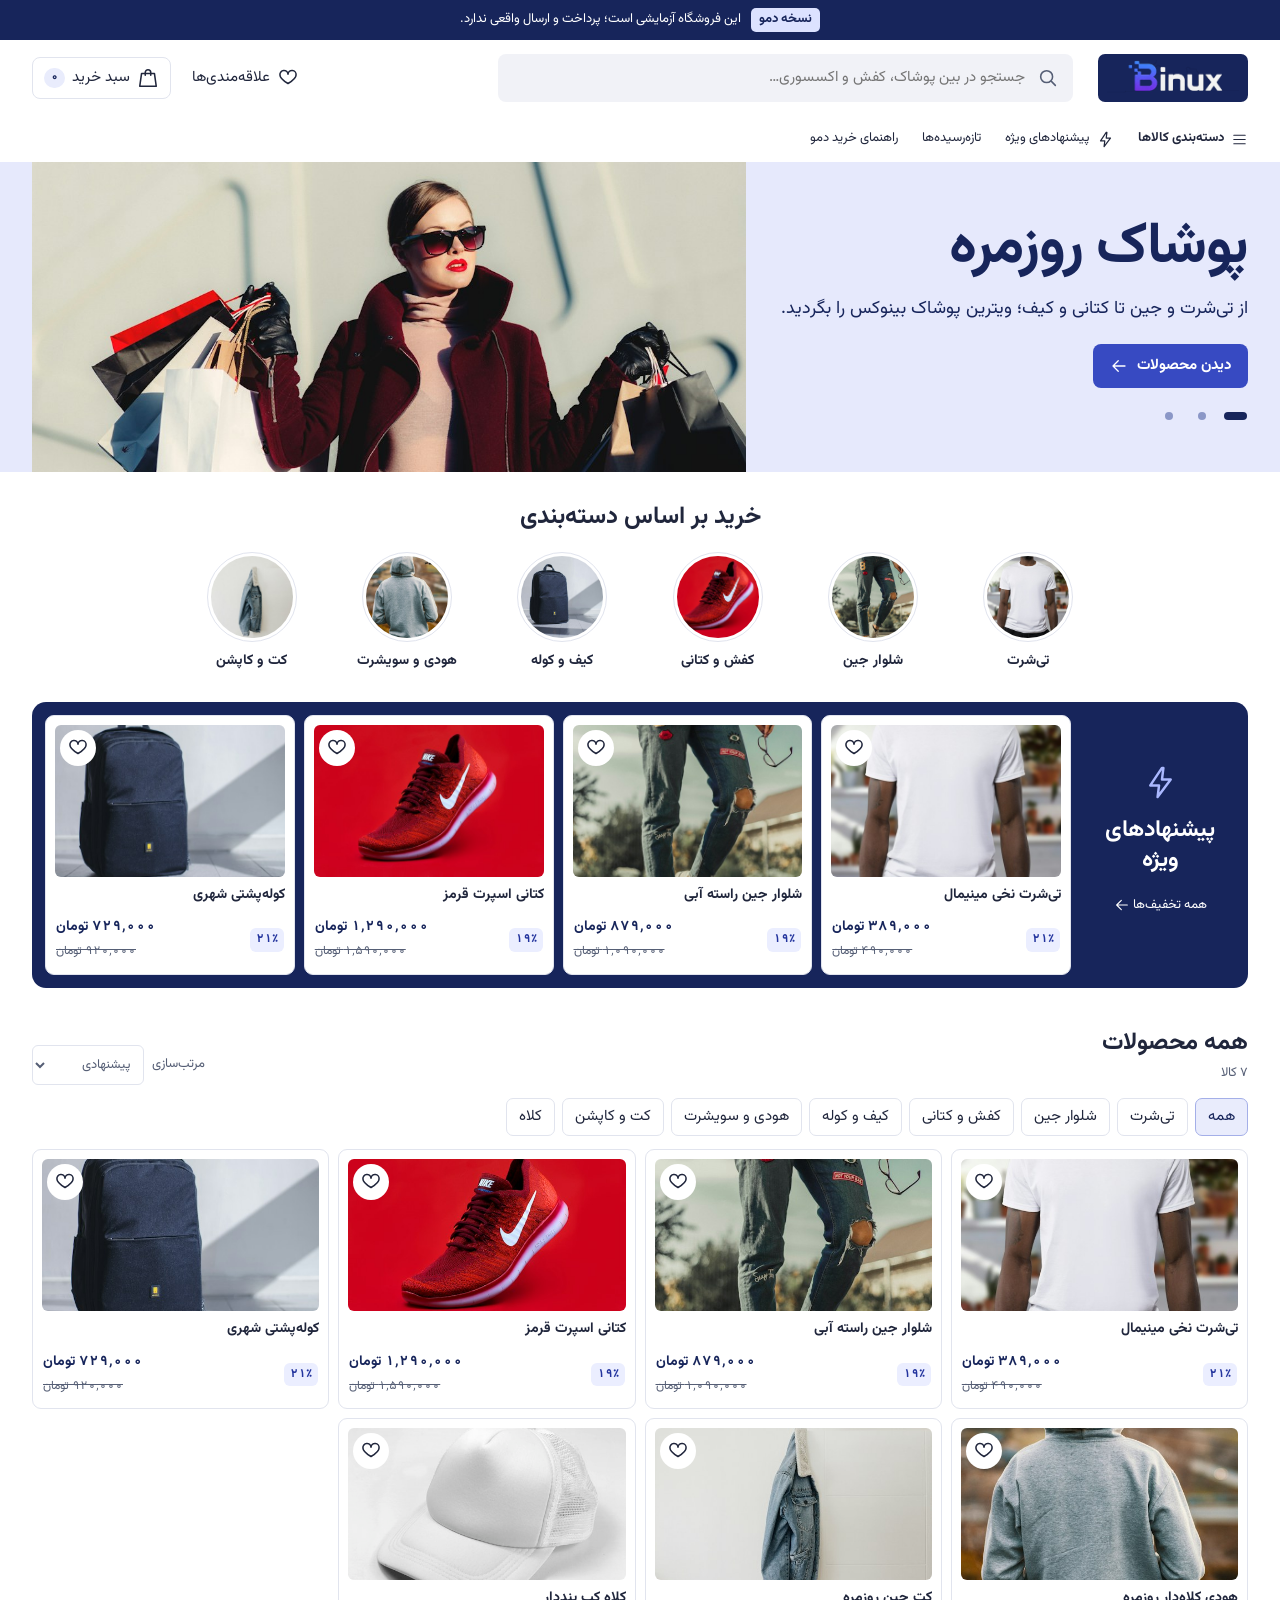
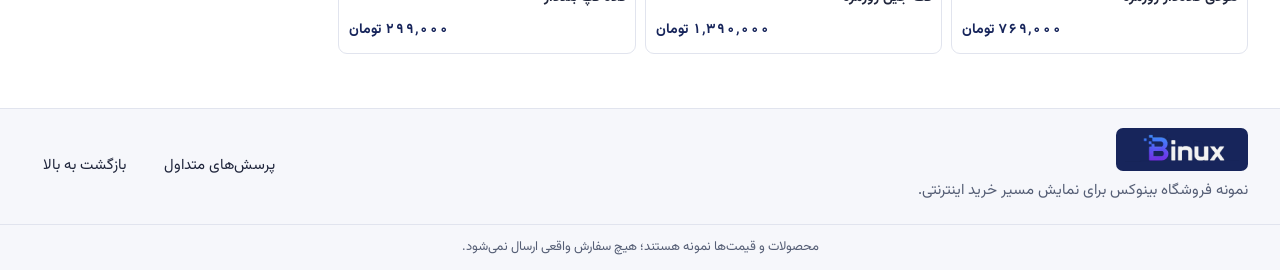
==== public/index.html @ 5bacc79d "Import Binux shop demo" ====
<!doctype html>
<html lang="fa" dir="rtl"><head><meta charset="utf-8"><meta name="viewport" content="width=device-width,initial-scale=1"><meta name="robots" content="noindex,nofollow"><meta name="theme-color" content="#17255b"><title>فروشگاه بینوکس | نسخه دمو</title><link rel="icon" href="assets/binux.png"><link rel="stylesheet" href="shop.css"><link rel="stylesheet" href="brand.css"><script src="shop.js" defer></script></head>
<body><svg class="sprite" xmlns="http://www.w3.org/2000/svg"><defs>
<symbol id="search" viewBox="0 0 24 24"><circle cx="10.5" cy="10.5" r="6.5"/><path d="m16 16 4 4"/></symbol><symbol id="bag" viewBox="0 0 24 24"><path d="M5 7h14l2 14H3L5 7Zm4 2V6a3 3 0 0 1 6 0v3"/></symbol><symbol id="heart" viewBox="0 0 24 24"><path d="M20.8 8.6c0 4-8.8 9.4-8.8 9.4S3.2 12.6 3.2 8.6A4.4 4.4 0 0 1 12 7.8a4.4 4.4 0 0 1 8.8.8Z"/></symbol><symbol id="menu" viewBox="0 0 24 24"><path d="M4 6h16M4 12h16M4 18h16"/></symbol><symbol id="arrow" viewBox="0 0 24 24"><path d="M20 12H4m7-7-7 7 7 7"/></symbol><symbol id="plus" viewBox="0 0 24 24"><path d="M5 12h14m-7-7v14"/></symbol><symbol id="close" viewBox="0 0 24 24"><path d="m6 6 12 12m0-12L6 18"/></symbol><symbol id="check" viewBox="0 0 24 24"><path d="m5 12 4 4L19 6"/></symbol><symbol id="bolt" viewBox="0 0 24 24"><path d="m13 2-8 12h6l-1 8 9-12h-6l1-8z"/></symbol>
</defs></svg>
<div class="announcement"><b>نسخه دمو</b><span>این فروشگاه آزمایشی است؛ پرداخت و ارسال واقعی ندارد.</span></div>
<header><div class="shell head"><a class="brand" href="./" aria-label="خانه فروشگاه بینوکس"><img src="assets/binux.png" alt="بینوکس"></a><form class="search" id="search-form" role="search"><svg><use href="#search"/></svg><input id="query" type="search" placeholder="جستجو در بین پوشاک، کفش و اکسسوری…" aria-label="جستجوی محصولات"></form><div class="actions"><button class="control" data-act="favorites"><svg><use href="#heart"/></svg><span>علاقه‌مندی‌ها</span></button><button class="control cart-control" data-act="cart" aria-label="سبد خرید"><svg><use href="#bag"/></svg><span>سبد خرید</span><b id="count">۰</b></button></div></div>
<nav class="shell nav" aria-label="منوی فروشگاه"><details><summary><svg><use href="#menu"/></svg> دسته‌بندی کالاها</summary><div id="menu-items" class="menu-items"></div></details><a href="#offers"><svg><use href="#bolt"/></svg> پیشنهادهای ویژه</a><button data-cat="all" data-sort="new">تازه‌رسیده‌ها</button><button data-act="help">راهنمای خرید دمو</button></nav></header>
<main><section class="hero" id="hero" aria-label="ویترین فروشگاه"><div class="shell hero-inner"><div class="hero-copy"><h1 id="hero-title">پوشاک روزمره</h1><p id="hero-desc">از تی‌شرت و جین تا کتانی و کیف؛ ویترین پوشاک بینوکس را بگردید.</p><button class="primary" id="hero-link" data-cat="all">دیدن محصولات <svg><use href="#arrow"/></svg></button><div class="dots" id="dots" aria-label="اسلایدها"></div></div><img id="hero-image" src="assets/hero.jpg" alt="ویترین پوشاک" fetchpriority="high"></div></section>
<div class="shell"><section class="categories" aria-labelledby="cat-title"><h2 id="cat-title">خرید بر اساس دسته‌بندی</h2><div class="cat-grid" id="categories"></div></section>
<section class="offers" id="offers" aria-labelledby="offer-title"><div class="offer-heading"><svg><use href="#bolt"/></svg><h2 id="offer-title">پیشنهادهای ویژه</h2><button data-cat="all" data-sort="deals">همه تخفیف‌ها <svg><use href="#arrow"/></svg></button></div><div class="offer-grid" id="offer-grid"></div></section>
<section class="catalog" id="catalog" aria-labelledby="catalog-title"><div class="catalog-head"><div><h2 id="catalog-title">همه محصولات</h2><p id="results" role="status"></p></div><label>مرتب‌سازی <select id="sort"><option value="default">پیشنهادی</option><option value="new">تازه‌ترین</option><option value="cheap">ارزان‌ترین</option><option value="high">گران‌ترین</option><option value="deals">فقط تخفیف‌دار</option></select></label></div><div class="filters" id="filters"></div><div class="product-grid" id="products"></div></section></div></main>
<footer><div class="shell footer"><div><img src="assets/binux.png" alt="بینوکس"><p>نمونه فروشگاه بینوکس برای نمایش مسیر خرید اینترنتی.</p></div><button class="control" data-act="help">پرسش‌های متداول</button><a href="#" class="control">بازگشت به بالا</a></div><div class="footer-end">محصولات و قیمت‌ها نمونه هستند؛ هیچ سفارش واقعی ارسال نمی‌شود.</div></footer>
<dialog id="panel" aria-labelledby="panel-title"><div class="panel-head"><h2 id="panel-title"></h2><button class="icon" data-act="close" aria-label="بستن"><svg><use href="#close"/></svg></button></div><div id="panel-body"></div></dialog><div class="toast" id="toast" role="status" aria-live="polite"></div><noscript>برای استفاده از سبد خرید و فیلترها، جاوااسکریپت را فعال کنید.</noscript></body></html>
---- public/shop.css ----
@font-face{font-family:Vazir;src:url(assets/Vazirmatn-Regular.ttf) format('truetype');font-display:swap}@font-face{font-family:Vazir;src:url(assets/Vazirmatn-Bold.ttf) format('truetype');font-weight:700;font-display:swap}
:root{--navy:#17255b;--accent:#374ac2;--ink:#20263c;--soft:#e9ecfc;--line:#e1e4ee;--muted:#555e75;--paper:#f6f7fb;--white:#fff}*{box-sizing:border-box}html{scroll-padding-top:16px;accent-color:var(--accent)}body{margin:0;background:#fff;color:var(--ink);font:15px/1.65 Vazir,Tahoma,sans-serif}::selection{color:var(--navy);background:#cfd6ff}:focus-visible{outline:2px solid #6477ff;outline-offset:3px}a{text-decoration:none;color:inherit}button,input,select{font:inherit;color:inherit}button,summary,select{cursor:pointer}button{border:0;background:none;padding:0}button:disabled{opacity:.5;cursor:not-allowed}img{display:block;max-width:100%}h1,h2,h3,p{margin:0}svg{width:22px;height:22px;fill:none;stroke:currentColor;stroke-width:1.7;stroke-linecap:round;stroke-linejoin:round;flex:none}.sprite{position:absolute;width:0;height:0}.shell{max-width:1376px;margin-inline:auto;padding-inline:32px}.announcement{min-height:40px;padding:5px 12px;background:var(--navy);color:white;display:flex;align-items:center;justify-content:center;gap:10px;font-size:13px}.announcement b{padding:1px 8px;border-radius:5px;background:#dce2ff;color:var(--navy);white-space:nowrap}.head{display:flex;align-items:center;gap:25px;min-height:76px}.brand{flex:none}.brand img,.footer img{width:132px;height:auto}.search{display:flex;align-items:center;gap:12px;background:#f1f2f7;border-radius:8px;padding:0 14px;width:min(100%,575px);color:var(--muted)}.search input{background:none;border:0;min-width:0;flex:1;padding:12px 0;caret-color:var(--accent)}.actions{margin-inline-start:auto;display:flex;align-items:center;gap:10px}.control,.icon{display:inline-flex;align-items:center;justify-content:center;gap:7px;white-space:nowrap;padding:7px 11px;border-radius:8px;min-height:42px}.control:hover,.icon:hover{background:var(--soft)}.cart-control{border:1px solid var(--line)}#count{font-size:12px;background:var(--soft);color:var(--navy);border-radius:50px;min-width:21px;text-align:center}.nav{display:flex;align-items:center;gap:24px;min-height:46px;font-size:13px}.nav summary,.nav a{display:flex;align-items:center;gap:7px}.nav svg{width:17px;height:17px}.nav details{position:relative;font-weight:700}.nav summary{list-style:none}.nav summary::-webkit-details-marker{display:none}.menu-items{background:white;border:1px solid var(--line);padding:7px;border-radius:8px;min-width:155px;position:absolute;z-index:3;inset-block-start:28px;box-shadow:0 8px 24px #17255b22}.menu-items button{display:block;text-align:start;width:100%;padding:7px 10px}.menu-items button:hover{background:var(--soft)}
.hero{background:#e6e9fc;color:var(--navy);overflow:hidden}.hero-inner{display:grid;grid-template-columns:.95fr 1.35fr;min-height:310px;align-items:stretch}.hero-copy{align-self:center;padding:30px 0 22px 20px}.hero h1{font-size:clamp(30px,4.5vw,64px);line-height:1.15;letter-spacing:-.025em;text-wrap:balance}.hero p{margin:14px 0 19px;font-size:clamp(14px,1.4vw,18px)}.hero img{width:100%;height:310px;object-fit:cover;object-position:center 49%}.hero img.slide{animation:appear .32s ease-out}@keyframes appear{from{opacity:.55}to{opacity:1}}.primary{display:inline-flex;align-items:center;justify-content:center;gap:9px;padding:10px 17px;min-height:44px;background:var(--accent);color:white;font-weight:700;border-radius:8px}.primary:hover:not(:disabled){background:var(--navy)}.primary svg{width:18px;height:18px}.dots{display:flex;gap:7px;margin-top:16px}.dots button{width:26px;height:23px;display:grid;place-items:center}.dots button::after{content:'';width:8px;height:8px;border-radius:8px;background:#8b97c7}.dots [aria-pressed=true]::after{width:23px;background:var(--navy)}
.categories{padding-block:26px 29px;text-align:center}.categories h2,.catalog h2{font-size:24px}.cat-grid{max-width:920px;margin:13px auto 0;display:grid;grid-template-columns:repeat(6,minmax(0,1fr));gap:12px}.cat-item{display:grid;justify-items:center;gap:7px;font-size:14px;font-weight:700}.cat-item img{width:82px;height:82px;border-radius:50%;object-fit:cover;outline:1px solid var(--line);outline-offset:3px;margin:5px}.cat-item:hover img,.cat-item[aria-pressed=true] img{outline:2px solid var(--accent)}.offers{display:grid;grid-template-columns:150px 1fr;gap:14px;padding:13px;background:var(--navy);border-radius:14px;color:white}.offer-heading{align-self:center;text-align:center;padding:10px}.offer-heading>svg{width:35px;height:35px;color:#aab8ff}.offer-heading h2{font-size:23px;line-height:1.3;margin-block:6px 11px}.offer-heading button{display:inline-flex;align-items:center;justify-content:center;gap:3px;font-size:13px;min-height:38px}.offer-heading button svg{width:16px}.offer-grid,.product-grid{display:grid;grid-template-columns:repeat(4,minmax(0,1fr));gap:9px}.product{min-width:0;background:white;color:var(--ink);border-radius:9px;border:1px solid var(--line);overflow:hidden;position:relative;display:flex;flex-direction:column}.product-main{text-align:start;display:flex;flex:1;flex-direction:column;padding:9px;width:100%;gap:7px}.product-main:hover h3{color:var(--accent)}.product img{width:100%;height:152px;object-fit:cover;border-radius:6px;background:var(--paper)}.product h3{font-size:14px;font-weight:700}.favorite{position:absolute;inset-inline-end:14px;inset-block-start:14px;background:white;border-radius:50%;min-width:36px;min-height:36px;padding:6px}.favorite[aria-pressed=true]{color:var(--accent)}.favorite[aria-pressed=true] svg{fill:#c7ceff}.prices{margin-top:auto;padding:0 10px 10px;display:flex;align-items:center;gap:6px;font-variant-numeric:tabular-nums}.prices>div{margin-inline-start:auto;text-align:end}.price{display:block;font-size:14px;font-weight:700;color:var(--navy);white-space:nowrap}.prices s{color:var(--muted);font-size:12px}.discount{background:#ebeeff;color:#23349e;border-radius:6px;padding:2px 6px;font-size:12px;font-weight:700;white-space:nowrap}.catalog{padding-block:36px 54px}.catalog-head{display:flex;align-items:end;justify-content:space-between;gap:8px}.catalog-head p,.catalog-head label{color:var(--muted);font-size:13px}.catalog-head label{display:flex;align-items:center;gap:8px}.catalog select{background:white;border:1px solid var(--line);padding:8px;border-radius:6px;max-width:145px}.filters{display:flex;flex-wrap:wrap;gap:7px;margin:13px 0}.chip{padding:6px 12px;min-height:36px;border:1px solid var(--line);border-radius:7px}.chip:hover,.chip[aria-pressed=true]{background:var(--soft);border-color:#a4afe8;color:var(--navy)}.empty{grid-column:1/-1;padding:28px 14px;text-align:center;background:var(--paper);border-radius:10px}.empty p{margin:5px 0 13px}footer{background:var(--paper);border-top:1px solid var(--line)}.footer{display:flex;align-items:center;gap:16px;min-height:115px}.footer div{margin-inline-end:auto}.footer p{margin-top:8px;color:var(--muted)}.footer-end{text-align:center;padding:12px;border-top:1px solid var(--line);color:var(--muted);font-size:13px}
#panel{width:min(94%,540px);max-height:89vh;overscroll-behavior:contain;border:1px solid var(--line);border-radius:13px;color:var(--ink);padding:0;box-shadow:0 16px 65px #10204840}#panel::backdrop{background:#131c40a0}body:has(#panel[open]){overflow:hidden}.panel-head{display:flex;justify-content:space-between;align-items:center;gap:10px;border-bottom:1px solid var(--line);padding:12px 18px}.panel-head h2{font-size:20px}#panel-body{padding:18px}.detail{display:grid;grid-template-columns:.85fr 1fr;gap:15px}.detail img{width:100%;height:210px;object-fit:cover;border-radius:8px}.detail p{color:var(--muted);margin:5px 0 10px}.detail label{display:block;margin-block:10px}.detail select{display:block;width:100%;background:white;border:1px solid var(--line);padding:6px;border-radius:6px}.notice{padding:10px 12px;background:var(--soft);color:var(--navy);border-radius:8px;margin-block:10px}.line-item{display:grid;grid-template-columns:62px 1fr;gap:10px;padding:8px 0;border-bottom:1px solid var(--line)}.line-item img{width:62px;height:68px;object-fit:cover;border-radius:7px}.line-item small{color:var(--muted)}.qty{display:flex;align-items:center;gap:9px}.qty button{min-width:36px;min-height:36px;color:var(--accent);font-weight:700}.total{display:flex;justify-content:space-between;gap:10px;padding:15px 0;border-top:1px solid var(--line);margin-top:12px}.row-actions{display:flex;flex-wrap:wrap;gap:8px}.toast{position:fixed;z-index:5;inset:auto 15px 16px auto;max-width:calc(100% - 30px);background:var(--navy);color:white;padding:9px 17px;border-radius:8px;box-shadow:0 6px 20px #17255b35;pointer-events:none}.toast:empty{display:none}#panel-body details{padding:10px 0;border-bottom:1px solid var(--line)}
@media(max-width:860px){.shell{padding-inline:20px}.head{gap:13px}.actions span{display:none}.product-grid{grid-template-columns:repeat(3,minmax(0,1fr))}.offers{grid-template-columns:115px 1fr}.offer-grid{display:flex;overflow:auto;scroll-snap-type:x mandatory}.offer-grid .product{width:155px;flex:none;scroll-snap-align:start}.offer-grid .product img{height:112px}}
@media(max-width:580px){.shell{padding-inline:13px}.announcement{font-size:11px;gap:6px}.head{min-height:auto;padding-block:11px;flex-wrap:wrap;gap:10px}.brand img{width:101px}.actions{order:1}.search{order:2;width:100%}.search input{padding-block:8px;font-size:14px}.nav{gap:14px;min-height:39px;font-size:11px;flex-wrap:wrap;padding-bottom:6px}.nav svg{width:13px;height:13px}.nav a,.nav summary{gap:4px}.hero-inner{grid-template-columns:1fr 1fr;padding:0;min-height:218px}.hero-copy{padding:16px 13px 9px 6px}.hero h1{font-size:27px}.hero p{font-size:12px;line-height:1.5;margin:8px 0 12px}.hero img{height:100%;min-height:218px;object-position:46% center}.hero .primary{font-size:12px;padding:6px 8px;min-height:40px}.hero .primary svg{width:14px}.dots{margin-top:7px}.cat-grid{grid-template-columns:repeat(3,1fr);row-gap:13px}.cat-item img{width:57px;height:57px}.categories h2,.catalog h2{font-size:20px}.offers{grid-template-columns:1fr;gap:4px;padding:9px}.offer-heading{display:flex;align-items:center;justify-content:space-between;gap:7px;padding:0 4px}.offer-heading>svg{width:22px;height:22px}.offer-heading h2{font-size:18px;margin:0;margin-inline-end:auto}.offer-grid .product{width:142px}.catalog{padding-block:24px 36px}.product-grid{grid-template-columns:repeat(2,minmax(0,1fr));gap:7px}.product img{height:127px}.catalog-head label{font-size:0}.catalog select{font-size:12px}.footer{flex-wrap:wrap;padding-block:15px;gap:6px}.footer div{width:100%}.footer p{font-size:13px}.detail{grid-template-columns:1fr}.detail img{height:175px}}@media(prefers-reduced-motion:reduce){*,*::before,*::after{animation:none!important;scroll-behavior:auto!important}}
---- public/brand.css ----
.brand,.footer img{background:var(--navy);border-radius:7px;padding:6px 9px}.announcement,.nav{font-size:13px}@media(max-width:580px){.announcement,.nav{font-size:12px}.nav{gap:10px}}
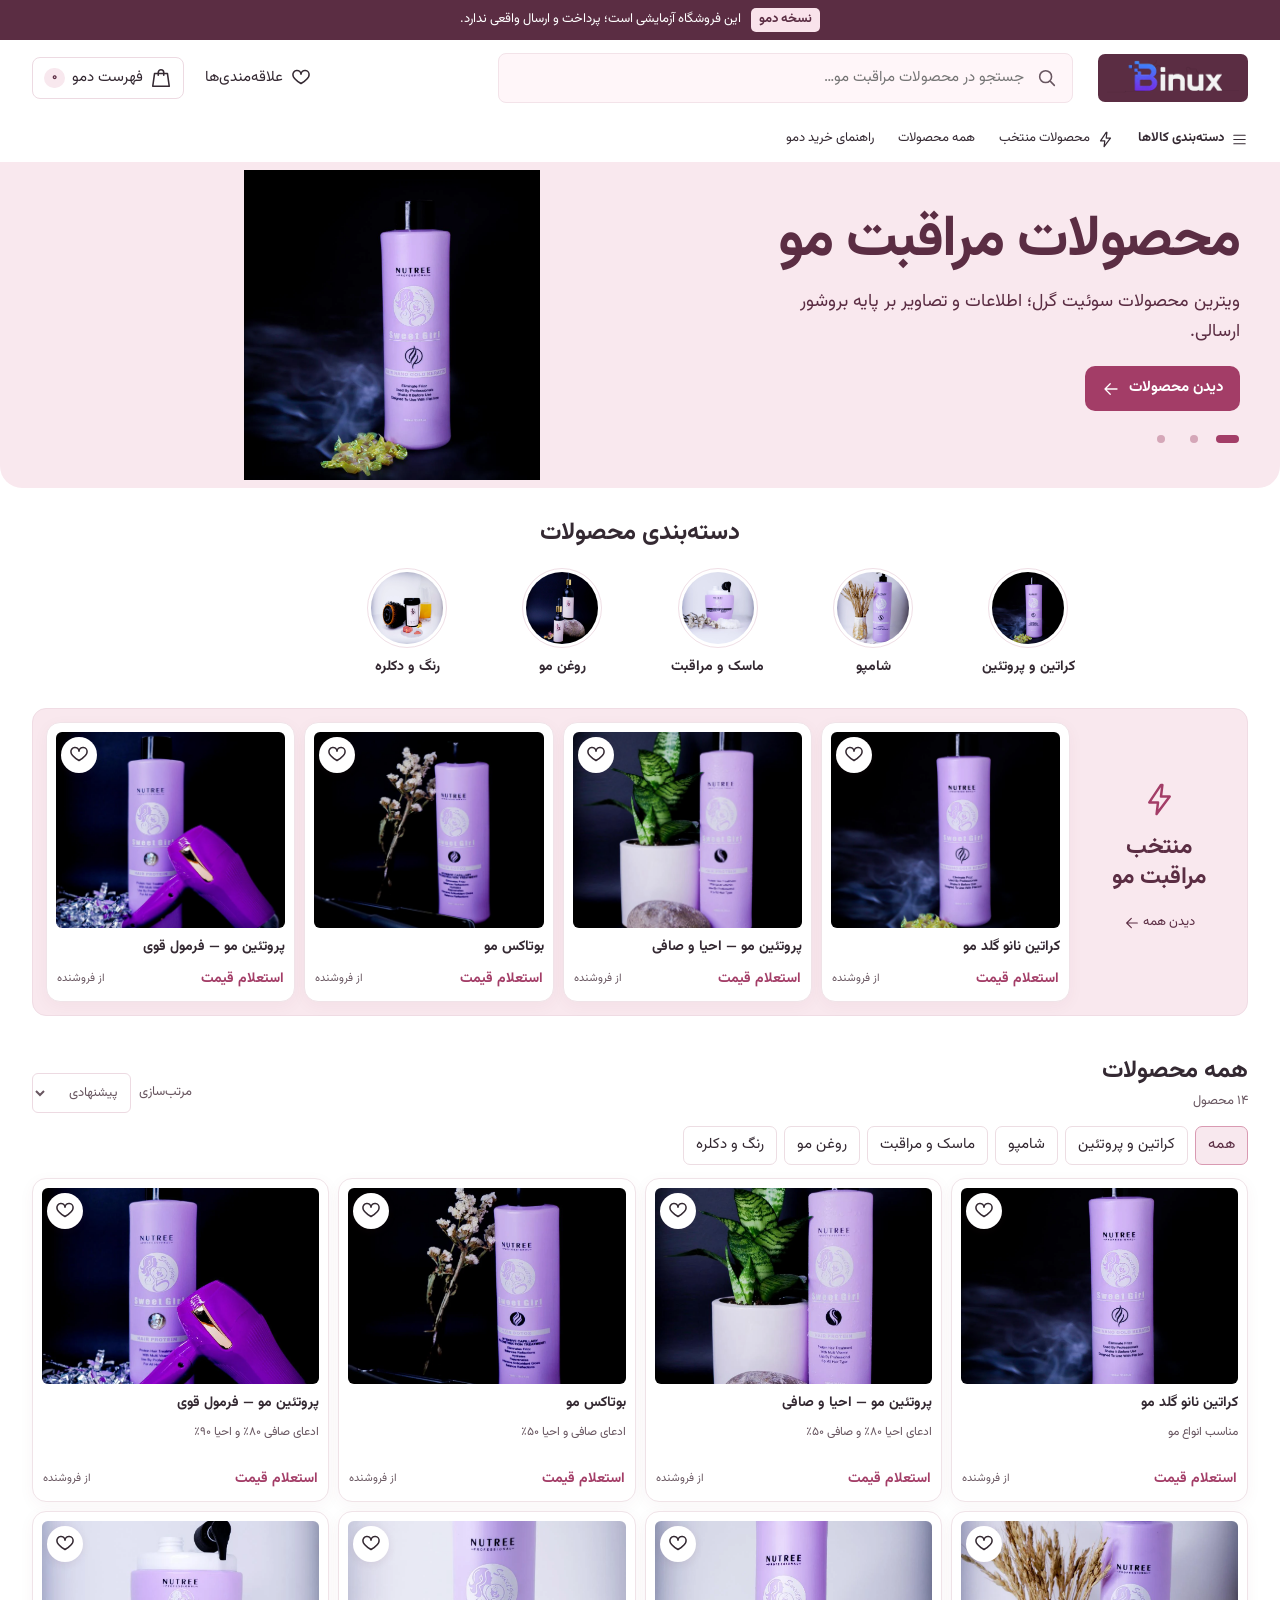
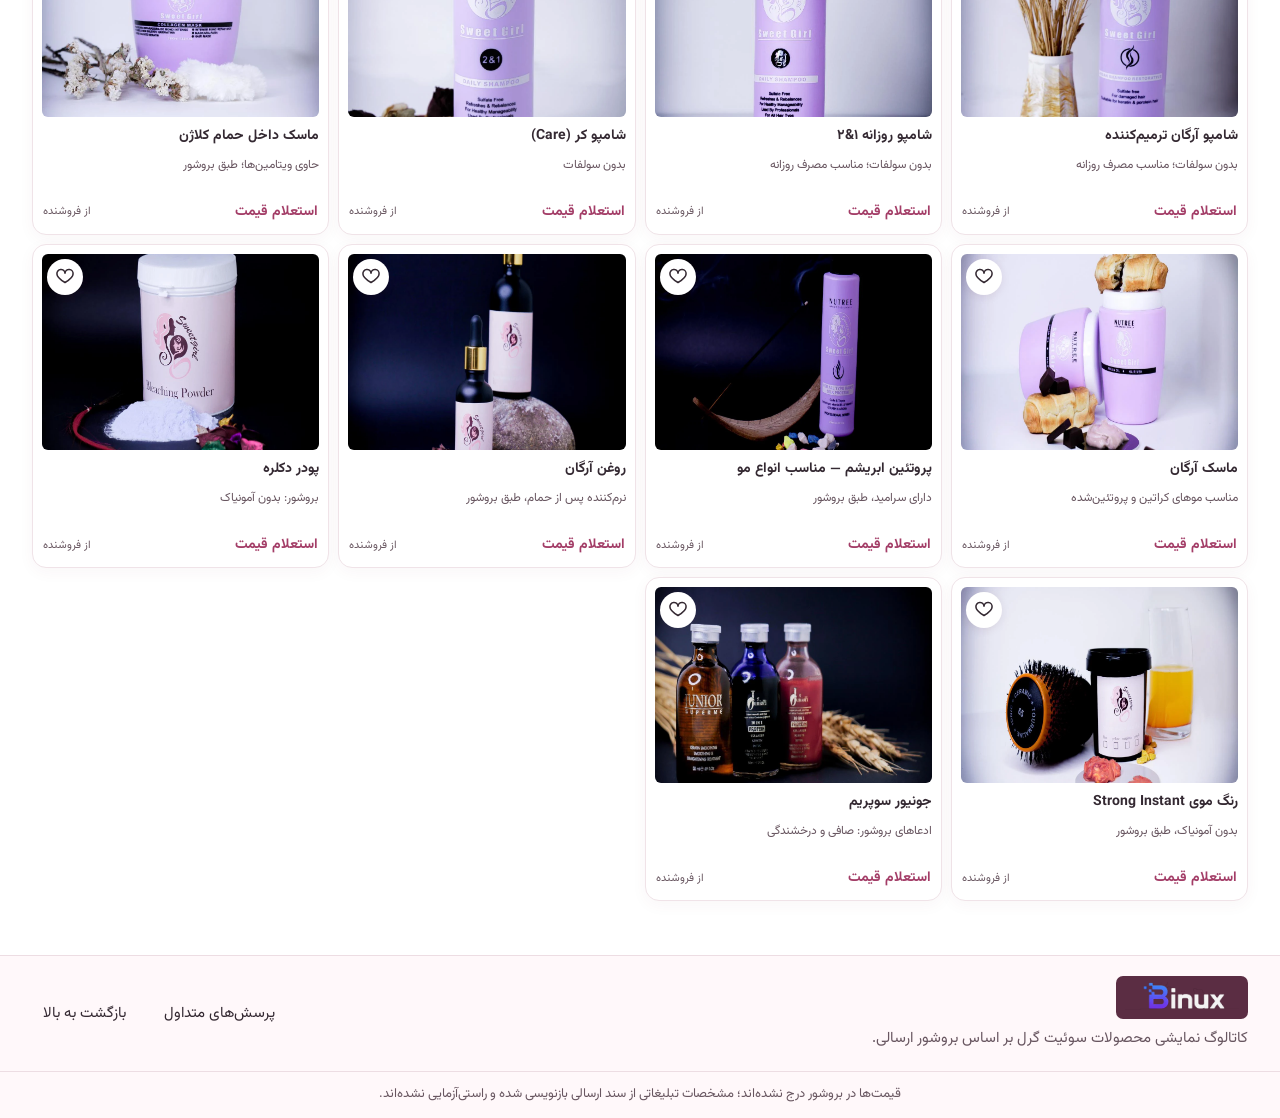
==== commit 9ddc5d1a: "Build hair-care catalog with rose theme" ====
--- a/public/index.html
+++ b/public/index.html
@@ -1,14 +1,14 @@
 <!doctype html>
-<html lang="fa" dir="rtl"><head><meta charset="utf-8"><meta name="viewport" content="width=device-width,initial-scale=1"><meta name="robots" content="noindex,nofollow"><meta name="theme-color" content="#17255b"><title>فروشگاه بینوکس | نسخه دمو</title><link rel="icon" href="assets/binux.png"><link rel="stylesheet" href="shop.css"><link rel="stylesheet" href="brand.css"><script src="shop.js" defer></script></head>
+<html lang="fa" dir="rtl"><head><meta charset="utf-8"><meta name="viewport" content="width=device-width,initial-scale=1"><meta name="robots" content="noindex,nofollow"><meta name="theme-color" content="#17255b"><title>محصولات مراقبت مو سوئیت گرل | کاتالوگ دمو</title><link rel="icon" href="assets/binux.png"><link rel="stylesheet" href="shop.css"><link rel="stylesheet" href="brand.css"><script src="shop.js" defer></script></head>
 <body><svg class="sprite" xmlns="http://www.w3.org/2000/svg"><defs>
 <symbol id="search" viewBox="0 0 24 24"><circle cx="10.5" cy="10.5" r="6.5"/><path d="m16 16 4 4"/></symbol><symbol id="bag" viewBox="0 0 24 24"><path d="M5 7h14l2 14H3L5 7Zm4 2V6a3 3 0 0 1 6 0v3"/></symbol><symbol id="heart" viewBox="0 0 24 24"><path d="M20.8 8.6c0 4-8.8 9.4-8.8 9.4S3.2 12.6 3.2 8.6A4.4 4.4 0 0 1 12 7.8a4.4 4.4 0 0 1 8.8.8Z"/></symbol><symbol id="menu" viewBox="0 0 24 24"><path d="M4 6h16M4 12h16M4 18h16"/></symbol><symbol id="arrow" viewBox="0 0 24 24"><path d="M20 12H4m7-7-7 7 7 7"/></symbol><symbol id="plus" viewBox="0 0 24 24"><path d="M5 12h14m-7-7v14"/></symbol><symbol id="close" viewBox="0 0 24 24"><path d="m6 6 12 12m0-12L6 18"/></symbol><symbol id="check" viewBox="0 0 24 24"><path d="m5 12 4 4L19 6"/></symbol><symbol id="bolt" viewBox="0 0 24 24"><path d="m13 2-8 12h6l-1 8 9-12h-6l1-8z"/></symbol>
 </defs></svg>
 <div class="announcement"><b>نسخه دمو</b><span>این فروشگاه آزمایشی است؛ پرداخت و ارسال واقعی ندارد.</span></div>
-<header><div class="shell head"><a class="brand" href="./" aria-label="خانه فروشگاه بینوکس"><img src="assets/binux.png" alt="بینوکس"></a><form class="search" id="search-form" role="search"><svg><use href="#search"/></svg><input id="query" type="search" placeholder="جستجو در بین پوشاک، کفش و اکسسوری…" aria-label="جستجوی محصولات"></form><div class="actions"><button class="control" data-act="favorites"><svg><use href="#heart"/></svg><span>علاقه‌مندی‌ها</span></button><button class="control cart-control" data-act="cart" aria-label="سبد خرید"><svg><use href="#bag"/></svg><span>سبد خرید</span><b id="count">۰</b></button></div></div>
-<nav class="shell nav" aria-label="منوی فروشگاه"><details><summary><svg><use href="#menu"/></svg> دسته‌بندی کالاها</summary><div id="menu-items" class="menu-items"></div></details><a href="#offers"><svg><use href="#bolt"/></svg> پیشنهادهای ویژه</a><button data-cat="all" data-sort="new">تازه‌رسیده‌ها</button><button data-act="help">راهنمای خرید دمو</button></nav></header>
-<main><section class="hero" id="hero" aria-label="ویترین فروشگاه"><div class="shell hero-inner"><div class="hero-copy"><h1 id="hero-title">پوشاک روزمره</h1><p id="hero-desc">از تی‌شرت و جین تا کتانی و کیف؛ ویترین پوشاک بینوکس را بگردید.</p><button class="primary" id="hero-link" data-cat="all">دیدن محصولات <svg><use href="#arrow"/></svg></button><div class="dots" id="dots" aria-label="اسلایدها"></div></div><img id="hero-image" src="assets/hero.jpg" alt="ویترین پوشاک" fetchpriority="high"></div></section>
-<div class="shell"><section class="categories" aria-labelledby="cat-title"><h2 id="cat-title">خرید بر اساس دسته‌بندی</h2><div class="cat-grid" id="categories"></div></section>
-<section class="offers" id="offers" aria-labelledby="offer-title"><div class="offer-heading"><svg><use href="#bolt"/></svg><h2 id="offer-title">پیشنهادهای ویژه</h2><button data-cat="all" data-sort="deals">همه تخفیف‌ها <svg><use href="#arrow"/></svg></button></div><div class="offer-grid" id="offer-grid"></div></section>
-<section class="catalog" id="catalog" aria-labelledby="catalog-title"><div class="catalog-head"><div><h2 id="catalog-title">همه محصولات</h2><p id="results" role="status"></p></div><label>مرتب‌سازی <select id="sort"><option value="default">پیشنهادی</option><option value="new">تازه‌ترین</option><option value="cheap">ارزان‌ترین</option><option value="high">گران‌ترین</option><option value="deals">فقط تخفیف‌دار</option></select></label></div><div class="filters" id="filters"></div><div class="product-grid" id="products"></div></section></div></main>
-<footer><div class="shell footer"><div><img src="assets/binux.png" alt="بینوکس"><p>نمونه فروشگاه بینوکس برای نمایش مسیر خرید اینترنتی.</p></div><button class="control" data-act="help">پرسش‌های متداول</button><a href="#" class="control">بازگشت به بالا</a></div><div class="footer-end">محصولات و قیمت‌ها نمونه هستند؛ هیچ سفارش واقعی ارسال نمی‌شود.</div></footer>
+<header><div class="shell head"><a class="brand" href="./" aria-label="خانه فروشگاه بینوکس"><img src="assets/binux.png" alt="بینوکس"></a><form class="search" id="search-form" role="search"><svg><use href="#search"/></svg><input id="query" type="search" placeholder="جستجو در محصولات مراقبت مو…" aria-label="جستجوی محصولات"></form><div class="actions"><button class="control" data-act="favorites"><svg><use href="#heart"/></svg><span>علاقه‌مندی‌ها</span></button><button class="control cart-control" data-act="cart" aria-label="فهرست انتخاب‌های دمو"><svg><use href="#bag"/></svg><span>فهرست دمو</span><b id="count">۰</b></button></div></div>
+<nav class="shell nav" aria-label="منوی فروشگاه"><details><summary><svg><use href="#menu"/></svg> دسته‌بندی کالاها</summary><div id="menu-items" class="menu-items"></div></details><a href="#offers"><svg><use href="#bolt"/></svg> محصولات منتخب</a><button data-cat="all">همه محصولات</button><button data-act="help">راهنمای خرید دمو</button></nav></header>
+<main><section class="hero" id="hero" aria-label="ویترین محصولات"><div class="shell hero-inner"><div class="hero-copy"><h1 id="hero-title">محصولات مراقبت مو</h1><p id="hero-desc">ویترین محصولات سوئیت گرل؛ اطلاعات و تصاویر بر پایه بروشور ارسالی.</p><button class="primary" id="hero-link" data-cat="all">دیدن محصولات <svg><use href="#arrow"/></svg></button><div class="dots" id="dots" aria-label="اسلایدها"></div></div><img id="hero-image" src="assets/products/keratin-gold.webp" alt="محصولات مراقبت مو سوئیت گرل" fetchpriority="high"></div></section>
+<div class="shell"><section class="categories" aria-labelledby="cat-title"><h2 id="cat-title">دسته‌بندی محصولات</h2><div class="cat-grid" id="categories"></div></section>
+<section class="offers" id="offers" aria-labelledby="offer-title"><div class="offer-heading"><svg><use href="#bolt"/></svg><h2 id="offer-title">منتخب مراقبت مو</h2><button data-cat="all">دیدن همه <svg><use href="#arrow"/></svg></button></div><div class="offer-grid" id="offer-grid"></div></section>
+<section class="catalog" id="catalog" aria-labelledby="catalog-title"><div class="catalog-head"><div><h2 id="catalog-title">همه محصولات</h2><p id="results" role="status"></p></div><label>مرتب‌سازی <select id="sort"><option value="default">پیشنهادی</option><option value="name">بر اساس نام</option></select></label></div><div class="filters" id="filters"></div><div class="product-grid" id="products"></div></section></div></main>
+<footer><div class="shell footer"><div><img src="assets/binux.png" alt="بینوکس"><p>کاتالوگ نمایشی محصولات سوئیت گرل بر اساس بروشور ارسالی.</p></div><button class="control" data-act="help">پرسش‌های متداول</button><a href="#" class="control">بازگشت به بالا</a></div><div class="footer-end">قیمت‌ها در بروشور درج نشده‌اند؛ مشخصات تبلیغاتی از سند ارسالی بازنویسی شده و راستی‌آزمایی نشده‌اند.</div></footer>
 <dialog id="panel" aria-labelledby="panel-title"><div class="panel-head"><h2 id="panel-title"></h2><button class="icon" data-act="close" aria-label="بستن"><svg><use href="#close"/></svg></button></div><div id="panel-body"></div></dialog><div class="toast" id="toast" role="status" aria-live="polite"></div><noscript>برای استفاده از سبد خرید و فیلترها، جاوااسکریپت را فعال کنید.</noscript></body></html>
--- a/public/shop.css
+++ b/public/shop.css
@@ -1,7 +1,7 @@
 @font-face{font-family:Vazir;src:url(assets/Vazirmatn-Regular.ttf) format('truetype');font-display:swap}@font-face{font-family:Vazir;src:url(assets/Vazirmatn-Bold.ttf) format('truetype');font-weight:700;font-display:swap}
-:root{--navy:#17255b;--accent:#374ac2;--ink:#20263c;--soft:#e9ecfc;--line:#e1e4ee;--muted:#555e75;--paper:#f6f7fb;--white:#fff}*{box-sizing:border-box}html{scroll-padding-top:16px;accent-color:var(--accent)}body{margin:0;background:#fff;color:var(--ink);font:15px/1.65 Vazir,Tahoma,sans-serif}::selection{color:var(--navy);background:#cfd6ff}:focus-visible{outline:2px solid #6477ff;outline-offset:3px}a{text-decoration:none;color:inherit}button,input,select{font:inherit;color:inherit}button,summary,select{cursor:pointer}button{border:0;background:none;padding:0}button:disabled{opacity:.5;cursor:not-allowed}img{display:block;max-width:100%}h1,h2,h3,p{margin:0}svg{width:22px;height:22px;fill:none;stroke:currentColor;stroke-width:1.7;stroke-linecap:round;stroke-linejoin:round;flex:none}.sprite{position:absolute;width:0;height:0}.shell{max-width:1376px;margin-inline:auto;padding-inline:32px}.announcement{min-height:40px;padding:5px 12px;background:var(--navy);color:white;display:flex;align-items:center;justify-content:center;gap:10px;font-size:13px}.announcement b{padding:1px 8px;border-radius:5px;background:#dce2ff;color:var(--navy);white-space:nowrap}.head{display:flex;align-items:center;gap:25px;min-height:76px}.brand{flex:none}.brand img,.footer img{width:132px;height:auto}.search{display:flex;align-items:center;gap:12px;background:#f1f2f7;border-radius:8px;padding:0 14px;width:min(100%,575px);color:var(--muted)}.search input{background:none;border:0;min-width:0;flex:1;padding:12px 0;caret-color:var(--accent)}.actions{margin-inline-start:auto;display:flex;align-items:center;gap:10px}.control,.icon{display:inline-flex;align-items:center;justify-content:center;gap:7px;white-space:nowrap;padding:7px 11px;border-radius:8px;min-height:42px}.control:hover,.icon:hover{background:var(--soft)}.cart-control{border:1px solid var(--line)}#count{font-size:12px;background:var(--soft);color:var(--navy);border-radius:50px;min-width:21px;text-align:center}.nav{display:flex;align-items:center;gap:24px;min-height:46px;font-size:13px}.nav summary,.nav a{display:flex;align-items:center;gap:7px}.nav svg{width:17px;height:17px}.nav details{position:relative;font-weight:700}.nav summary{list-style:none}.nav summary::-webkit-details-marker{display:none}.menu-items{background:white;border:1px solid var(--line);padding:7px;border-radius:8px;min-width:155px;position:absolute;z-index:3;inset-block-start:28px;box-shadow:0 8px 24px #17255b22}.menu-items button{display:block;text-align:start;width:100%;padding:7px 10px}.menu-items button:hover{background:var(--soft)}
+:root{--navy:#5b2d43;--accent:#a33d67;--ink:#342932;--soft:#f8e8ee;--line:#eddde3;--muted:#685660;--paper:#fff8fa;--white:#fff}*{box-sizing:border-box}html{scroll-padding-top:16px;accent-color:var(--accent)}body{margin:0;background:#fff;color:var(--ink);font:15px/1.65 Vazir,Tahoma,sans-serif}::selection{color:var(--navy);background:#cfd6ff}:focus-visible{outline:2px solid #6477ff;outline-offset:3px}a{text-decoration:none;color:inherit}button,input,select{font:inherit;color:inherit}button,summary,select{cursor:pointer}button{border:0;background:none;padding:0}button:disabled{opacity:.5;cursor:not-allowed}img{display:block;max-width:100%}h1,h2,h3,p{margin:0}svg{width:22px;height:22px;fill:none;stroke:currentColor;stroke-width:1.7;stroke-linecap:round;stroke-linejoin:round;flex:none}.sprite{position:absolute;width:0;height:0}.shell{max-width:1376px;margin-inline:auto;padding-inline:32px}.announcement{min-height:40px;padding:5px 12px;background:var(--navy);color:white;display:flex;align-items:center;justify-content:center;gap:10px;font-size:13px}.announcement b{padding:1px 8px;border-radius:5px;background:#dce2ff;color:var(--navy);white-space:nowrap}.head{display:flex;align-items:center;gap:25px;min-height:76px}.brand{flex:none}.brand img,.footer img{width:132px;height:auto}.search{display:flex;align-items:center;gap:12px;background:#f1f2f7;border-radius:8px;padding:0 14px;width:min(100%,575px);color:var(--muted)}.search input{background:none;border:0;min-width:0;flex:1;padding:12px 0;caret-color:var(--accent)}.actions{margin-inline-start:auto;display:flex;align-items:center;gap:10px}.control,.icon{display:inline-flex;align-items:center;justify-content:center;gap:7px;white-space:nowrap;padding:7px 11px;border-radius:8px;min-height:42px}.control:hover,.icon:hover{background:var(--soft)}.cart-control{border:1px solid var(--line)}#count{font-size:12px;background:var(--soft);color:var(--navy);border-radius:50px;min-width:21px;text-align:center}.nav{display:flex;align-items:center;gap:24px;min-height:46px;font-size:13px}.nav summary,.nav a{display:flex;align-items:center;gap:7px}.nav svg{width:17px;height:17px}.nav details{position:relative;font-weight:700}.nav summary{list-style:none}.nav summary::-webkit-details-marker{display:none}.menu-items{background:white;border:1px solid var(--line);padding:7px;border-radius:8px;min-width:155px;position:absolute;z-index:3;inset-block-start:28px;box-shadow:0 8px 24px #10182018}.menu-items button{display:block;text-align:start;width:100%;padding:7px 10px}.menu-items button:hover{background:var(--soft)}
 .hero{background:#e6e9fc;color:var(--navy);overflow:hidden}.hero-inner{display:grid;grid-template-columns:.95fr 1.35fr;min-height:310px;align-items:stretch}.hero-copy{align-self:center;padding:30px 0 22px 20px}.hero h1{font-size:clamp(30px,4.5vw,64px);line-height:1.15;letter-spacing:-.025em;text-wrap:balance}.hero p{margin:14px 0 19px;font-size:clamp(14px,1.4vw,18px)}.hero img{width:100%;height:310px;object-fit:cover;object-position:center 49%}.hero img.slide{animation:appear .32s ease-out}@keyframes appear{from{opacity:.55}to{opacity:1}}.primary{display:inline-flex;align-items:center;justify-content:center;gap:9px;padding:10px 17px;min-height:44px;background:var(--accent);color:white;font-weight:700;border-radius:8px}.primary:hover:not(:disabled){background:var(--navy)}.primary svg{width:18px;height:18px}.dots{display:flex;gap:7px;margin-top:16px}.dots button{width:26px;height:23px;display:grid;place-items:center}.dots button::after{content:'';width:8px;height:8px;border-radius:8px;background:#8b97c7}.dots [aria-pressed=true]::after{width:23px;background:var(--navy)}
 .categories{padding-block:26px 29px;text-align:center}.categories h2,.catalog h2{font-size:24px}.cat-grid{max-width:920px;margin:13px auto 0;display:grid;grid-template-columns:repeat(6,minmax(0,1fr));gap:12px}.cat-item{display:grid;justify-items:center;gap:7px;font-size:14px;font-weight:700}.cat-item img{width:82px;height:82px;border-radius:50%;object-fit:cover;outline:1px solid var(--line);outline-offset:3px;margin:5px}.cat-item:hover img,.cat-item[aria-pressed=true] img{outline:2px solid var(--accent)}.offers{display:grid;grid-template-columns:150px 1fr;gap:14px;padding:13px;background:var(--navy);border-radius:14px;color:white}.offer-heading{align-self:center;text-align:center;padding:10px}.offer-heading>svg{width:35px;height:35px;color:#aab8ff}.offer-heading h2{font-size:23px;line-height:1.3;margin-block:6px 11px}.offer-heading button{display:inline-flex;align-items:center;justify-content:center;gap:3px;font-size:13px;min-height:38px}.offer-heading button svg{width:16px}.offer-grid,.product-grid{display:grid;grid-template-columns:repeat(4,minmax(0,1fr));gap:9px}.product{min-width:0;background:white;color:var(--ink);border-radius:9px;border:1px solid var(--line);overflow:hidden;position:relative;display:flex;flex-direction:column}.product-main{text-align:start;display:flex;flex:1;flex-direction:column;padding:9px;width:100%;gap:7px}.product-main:hover h3{color:var(--accent)}.product img{width:100%;height:152px;object-fit:cover;border-radius:6px;background:var(--paper)}.product h3{font-size:14px;font-weight:700}.favorite{position:absolute;inset-inline-end:14px;inset-block-start:14px;background:white;border-radius:50%;min-width:36px;min-height:36px;padding:6px}.favorite[aria-pressed=true]{color:var(--accent)}.favorite[aria-pressed=true] svg{fill:#c7ceff}.prices{margin-top:auto;padding:0 10px 10px;display:flex;align-items:center;gap:6px;font-variant-numeric:tabular-nums}.prices>div{margin-inline-start:auto;text-align:end}.price{display:block;font-size:14px;font-weight:700;color:var(--navy);white-space:nowrap}.prices s{color:var(--muted);font-size:12px}.discount{background:#ebeeff;color:#23349e;border-radius:6px;padding:2px 6px;font-size:12px;font-weight:700;white-space:nowrap}.catalog{padding-block:36px 54px}.catalog-head{display:flex;align-items:end;justify-content:space-between;gap:8px}.catalog-head p,.catalog-head label{color:var(--muted);font-size:13px}.catalog-head label{display:flex;align-items:center;gap:8px}.catalog select{background:white;border:1px solid var(--line);padding:8px;border-radius:6px;max-width:145px}.filters{display:flex;flex-wrap:wrap;gap:7px;margin:13px 0}.chip{padding:6px 12px;min-height:36px;border:1px solid var(--line);border-radius:7px}.chip:hover,.chip[aria-pressed=true]{background:var(--soft);border-color:#a4afe8;color:var(--navy)}.empty{grid-column:1/-1;padding:28px 14px;text-align:center;background:var(--paper);border-radius:10px}.empty p{margin:5px 0 13px}footer{background:var(--paper);border-top:1px solid var(--line)}.footer{display:flex;align-items:center;gap:16px;min-height:115px}.footer div{margin-inline-end:auto}.footer p{margin-top:8px;color:var(--muted)}.footer-end{text-align:center;padding:12px;border-top:1px solid var(--line);color:var(--muted);font-size:13px}
-#panel{width:min(94%,540px);max-height:89vh;overscroll-behavior:contain;border:1px solid var(--line);border-radius:13px;color:var(--ink);padding:0;box-shadow:0 16px 65px #10204840}#panel::backdrop{background:#131c40a0}body:has(#panel[open]){overflow:hidden}.panel-head{display:flex;justify-content:space-between;align-items:center;gap:10px;border-bottom:1px solid var(--line);padding:12px 18px}.panel-head h2{font-size:20px}#panel-body{padding:18px}.detail{display:grid;grid-template-columns:.85fr 1fr;gap:15px}.detail img{width:100%;height:210px;object-fit:cover;border-radius:8px}.detail p{color:var(--muted);margin:5px 0 10px}.detail label{display:block;margin-block:10px}.detail select{display:block;width:100%;background:white;border:1px solid var(--line);padding:6px;border-radius:6px}.notice{padding:10px 12px;background:var(--soft);color:var(--navy);border-radius:8px;margin-block:10px}.line-item{display:grid;grid-template-columns:62px 1fr;gap:10px;padding:8px 0;border-bottom:1px solid var(--line)}.line-item img{width:62px;height:68px;object-fit:cover;border-radius:7px}.line-item small{color:var(--muted)}.qty{display:flex;align-items:center;gap:9px}.qty button{min-width:36px;min-height:36px;color:var(--accent);font-weight:700}.total{display:flex;justify-content:space-between;gap:10px;padding:15px 0;border-top:1px solid var(--line);margin-top:12px}.row-actions{display:flex;flex-wrap:wrap;gap:8px}.toast{position:fixed;z-index:5;inset:auto 15px 16px auto;max-width:calc(100% - 30px);background:var(--navy);color:white;padding:9px 17px;border-radius:8px;box-shadow:0 6px 20px #17255b35;pointer-events:none}.toast:empty{display:none}#panel-body details{padding:10px 0;border-bottom:1px solid var(--line)}
+#panel{width:min(94%,540px);max-height:89vh;overscroll-behavior:contain;border:1px solid var(--line);border-radius:13px;color:var(--ink);padding:0;box-shadow:0 16px 65px #10182024}#panel::backdrop{background:#131c40a0}body:has(#panel[open]){overflow:hidden}.panel-head{display:flex;justify-content:space-between;align-items:center;gap:10px;border-bottom:1px solid var(--line);padding:12px 18px}.panel-head h2{font-size:20px}#panel-body{padding:18px}.detail{display:grid;grid-template-columns:.85fr 1fr;gap:15px}.detail img{width:100%;height:210px;object-fit:cover;border-radius:8px}.detail p{color:var(--muted);margin:5px 0 10px}.detail label{display:block;margin-block:10px}.detail select{display:block;width:100%;background:white;border:1px solid var(--line);padding:6px;border-radius:6px}.notice{padding:10px 12px;background:var(--soft);color:var(--navy);border-radius:8px;margin-block:10px}.line-item{display:grid;grid-template-columns:62px 1fr;gap:10px;padding:8px 0;border-bottom:1px solid var(--line)}.line-item img{width:62px;height:68px;object-fit:cover;border-radius:7px}.line-item small{color:var(--muted)}.qty{display:flex;align-items:center;gap:9px}.qty button{min-width:36px;min-height:36px;color:var(--accent);font-weight:700}.total{display:flex;justify-content:space-between;gap:10px;padding:15px 0;border-top:1px solid var(--line);margin-top:12px}.row-actions{display:flex;flex-wrap:wrap;gap:8px}.toast{position:fixed;z-index:5;inset:auto 15px 16px auto;max-width:calc(100% - 30px);background:var(--navy);color:white;padding:9px 17px;border-radius:8px;box-shadow:0 6px 20px #10182018;pointer-events:none}.toast:empty{display:none}#panel-body details{padding:10px 0;border-bottom:1px solid var(--line)}
 @media(max-width:860px){.shell{padding-inline:20px}.head{gap:13px}.actions span{display:none}.product-grid{grid-template-columns:repeat(3,minmax(0,1fr))}.offers{grid-template-columns:115px 1fr}.offer-grid{display:flex;overflow:auto;scroll-snap-type:x mandatory}.offer-grid .product{width:155px;flex:none;scroll-snap-align:start}.offer-grid .product img{height:112px}}
-@media(max-width:580px){.shell{padding-inline:13px}.announcement{font-size:11px;gap:6px}.head{min-height:auto;padding-block:11px;flex-wrap:wrap;gap:10px}.brand img{width:101px}.actions{order:1}.search{order:2;width:100%}.search input{padding-block:8px;font-size:14px}.nav{gap:14px;min-height:39px;font-size:11px;flex-wrap:wrap;padding-bottom:6px}.nav svg{width:13px;height:13px}.nav a,.nav summary{gap:4px}.hero-inner{grid-template-columns:1fr 1fr;padding:0;min-height:218px}.hero-copy{padding:16px 13px 9px 6px}.hero h1{font-size:27px}.hero p{font-size:12px;line-height:1.5;margin:8px 0 12px}.hero img{height:100%;min-height:218px;object-position:46% center}.hero .primary{font-size:12px;padding:6px 8px;min-height:40px}.hero .primary svg{width:14px}.dots{margin-top:7px}.cat-grid{grid-template-columns:repeat(3,1fr);row-gap:13px}.cat-item img{width:57px;height:57px}.categories h2,.catalog h2{font-size:20px}.offers{grid-template-columns:1fr;gap:4px;padding:9px}.offer-heading{display:flex;align-items:center;justify-content:space-between;gap:7px;padding:0 4px}.offer-heading>svg{width:22px;height:22px}.offer-heading h2{font-size:18px;margin:0;margin-inline-end:auto}.offer-grid .product{width:142px}.catalog{padding-block:24px 36px}.product-grid{grid-template-columns:repeat(2,minmax(0,1fr));gap:7px}.product img{height:127px}.catalog-head label{font-size:0}.catalog select{font-size:12px}.footer{flex-wrap:wrap;padding-block:15px;gap:6px}.footer div{width:100%}.footer p{font-size:13px}.detail{grid-template-columns:1fr}.detail img{height:175px}}@media(prefers-reduced-motion:reduce){*,*::before,*::after{animation:none!important;scroll-behavior:auto!important}}
+@media(max-width:580px){.shell{padding-inline:13px}.announcement{font-size:11px;gap:6px}.head{min-height:auto;padding-block:11px;flex-wrap:wrap;gap:10px}.brand img{width:101px}.actions{order:1}.search{order:2;width:100%}.search input{padding-block:8px;font-size:14px}.nav{gap:14px;min-height:39px;font-size:11px;flex-wrap:wrap;padding-bottom:6px}.nav svg{width:13px;height:13px}.nav a,.nav summary{gap:4px}.hero-inner{grid-template-columns:1fr 1fr;padding:0;min-height:218px}.hero-copy{padding:16px 13px 9px 6px}.hero h1{font-size:27px}.hero p{font-size:12px;line-height:1.5;margin:8px 0 12px}.hero img{height:100%;min-height:218px;object-position:46% center}.hero .primary{font-size:12px;padding:6px 8px;min-height:40px}.hero .primary svg{width:14px}.dots{margin-top:7px}.cat-grid{grid-template-columns:repeat(3,1fr);row-gap:13px}.cat-item img{width:57px;height:57px}.categories h2,.catalog h2{font-size:20px}.offers{grid-template-columns:1fr;gap:4px;padding:9px}.offer-heading{display:flex;align-items:center;justify-content:space-between;gap:7px;padding:0 4px}.offer-heading>svg{width:22px;height:22px}.offer-heading h2{font-size:18px;margin:0;margin-inline-end:auto}.offer-grid .product{width:142px}.catalog{padding-block:24px 36px}.product-grid{grid-template-columns:repeat(2,minmax(0,1fr));gap:7px}.product img{height:127px}.catalog-head label{font-size:0}.catalog select{font-size:12px}.footer{flex-wrap:wrap;padding-block:15px;gap:6px}.footer div{width:100%}.footer p{font-size:13px}.detail{grid-template-columns:1fr}.detail img{height:175px}}@media(prefers-reduced-motion:reduce){*,*::before,*::after{animation:none!important;scroll-behavior:auto!important}}\n.cat-grid{grid-template-columns:repeat(5,minmax(0,1fr));max-width:900px}.cat-item img{width:72px;height:72px;object-fit:cover}.product-main{gap:8px}.product img{height:196px;object-fit:cover;background:#f6f3f7}.product-note{display:block;color:var(--muted);font-size:12px;line-height:1.5;min-height:36px}.prices{justify-content:space-between;gap:8px}.prices .price{color:var(--accent);font-weight:700}.price-hint{font-size:11px;color:var(--muted)}.detail{grid-template-columns:minmax(0,1fr) 1fr;align-items:start}.detail-gallery{display:grid;grid-template-columns:repeat(auto-fit,minmax(90px,1fr));gap:8px}.detail-gallery img{width:100%;height:auto;aspect-ratio:1/1;object-fit:contain;background:#f6f3f7;border-radius:8px}.spec-list{margin:10px 0;padding-inline-start:20px;color:var(--ink)}.spec-list li{margin-block:5px}.source-note{font-size:12px;color:var(--muted);margin-block:8px}.offers .product-note{display:none}@media(max-width:580px){.detail{grid-template-columns:1fr}.detail-gallery{grid-template-columns:repeat(auto-fit,minmax(76px,1fr))}.product img{height:155px}.cat-grid{grid-template-columns:repeat(3,minmax(0,1fr))}}\n.hero-inner{padding-block:8px}.hero img{object-fit:contain;object-position:center;background:#e6e9fc}@media(max-width:580px){.hero-inner{padding-block:6px}}.hero{padding:8px}@media(max-width:580px){.hero{padding:6px}}\n/* Soft rose refresh */\nbody{background:#fffdfd}::selection{color:var(--navy);background:#f5ccd9}:focus-visible{outline-color:#b74872}.announcement b{background:#f9e3eb}.search{background:#fff6f9;border:1px solid #f3e3e9}.hero{background:#f9e8ee;border-radius:0 0 22px 22px}.hero img{background:#f9e8ee}.dots button::after{background:#d5a7b8}.dots [aria-pressed=true]::after{background:var(--accent)}.offers{background:#f9e8ee;color:var(--navy);border:1px solid #f0dce4}.offer-heading>svg{color:var(--accent)}.offer-heading button{color:var(--navy)}.cat-item:hover img,.cat-item[aria-pressed=true] img{outline-color:var(--accent)}.product{border-radius:14px;border-color:#f0e3e8;box-shadow:0 4px 16px #74374b0b}.product img{background:#fff7fa}.favorite{box-shadow:0 2px 8px #5b2d4318}.favorite[aria-pressed=true] svg{fill:#f3c7d6}.chip:hover,.chip[aria-pressed=true]{border-color:#d99ab2;color:var(--navy)}.discount{background:#fbe8ef;color:#7e294b}.catalog select,.cart-control{border-color:#eddae2}.control:hover,.icon:hover,.menu-items button:hover{background:#fbeaf0}.menu-items{background:#fffdfd}.primary{border-radius:10px}.primary:hover:not(:disabled){background:#702e4d}.cat-item img{outline-color:#f0dfe6}.panel-head{background:#fff8fa}#panel{box-shadow:0 16px 65px #5b2d4324}#panel::backdrop{background:#37202b80}.notice{background:#fbedf2;color:#5b2d43}.toast{background:var(--navy);box-shadow:0 6px 20px #5b2d4328}@media(max-width:580px){.hero{border-radius:0 0 16px 16px}}
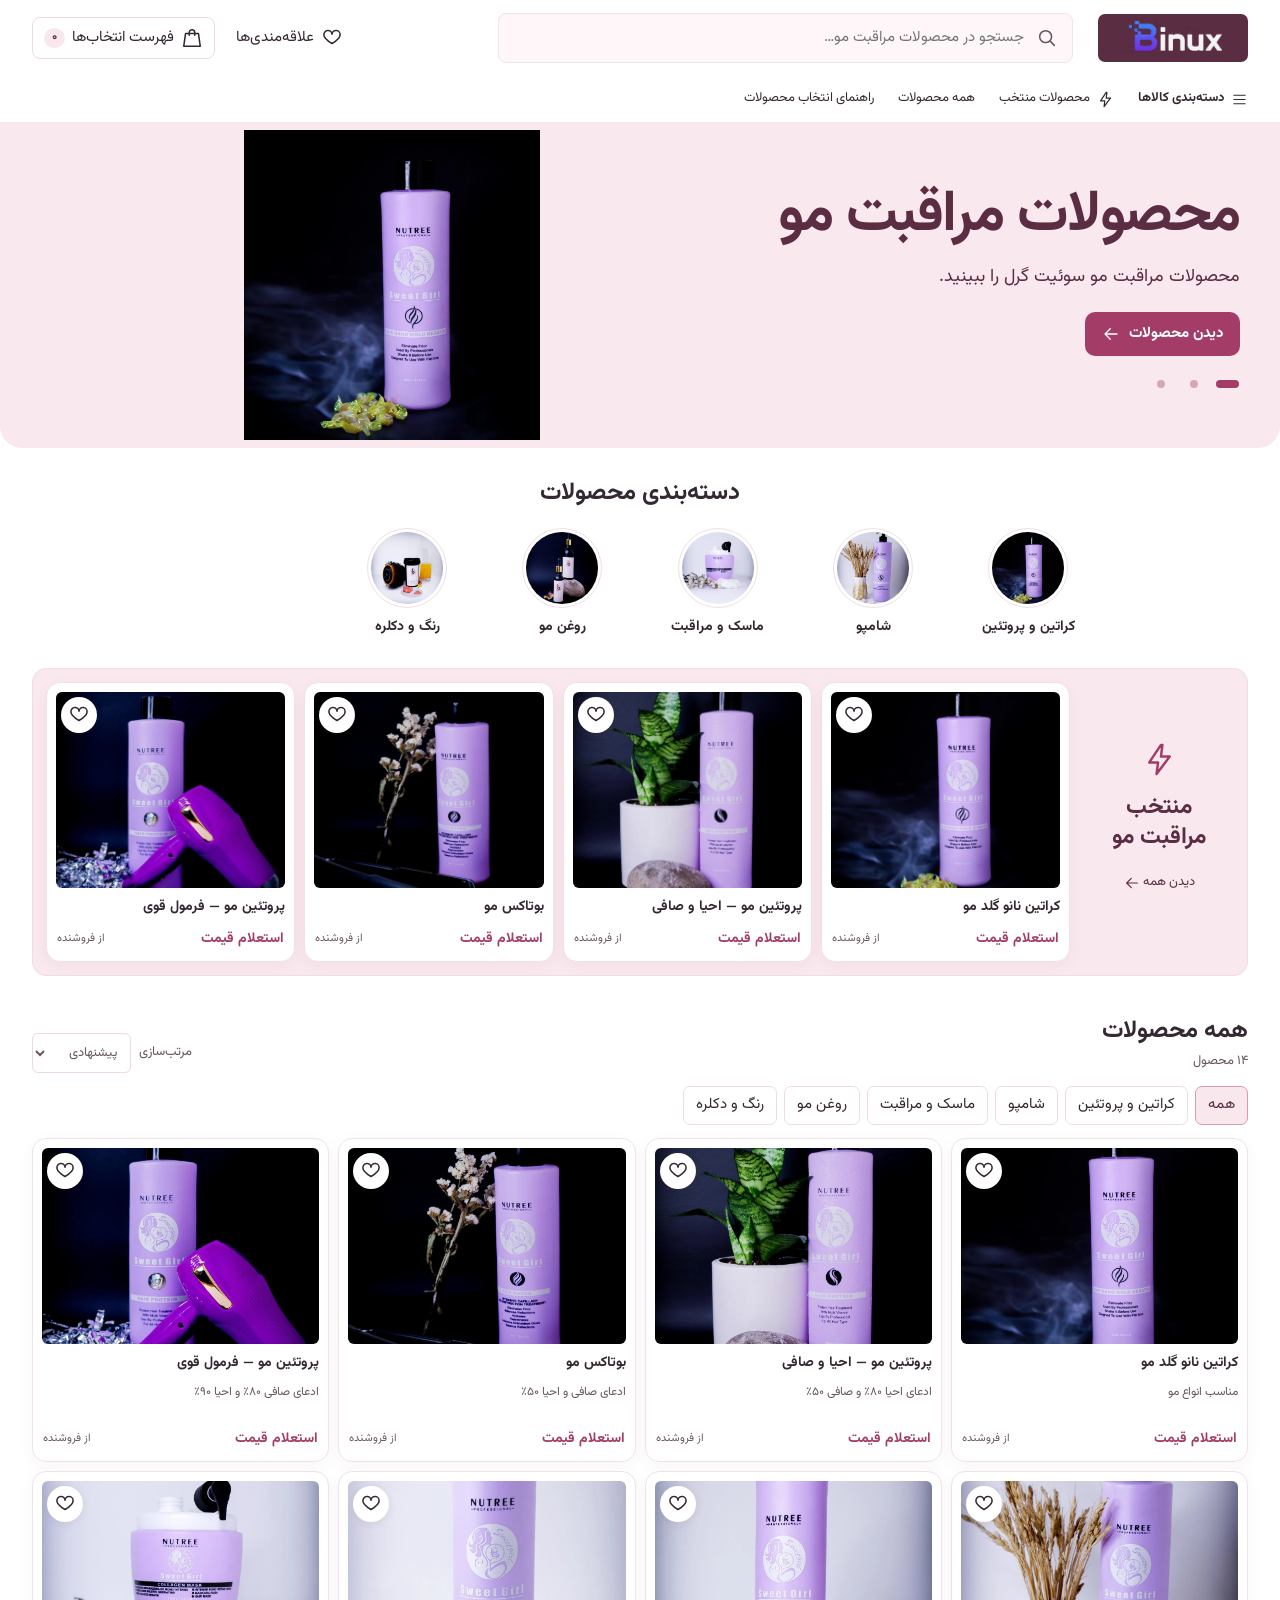
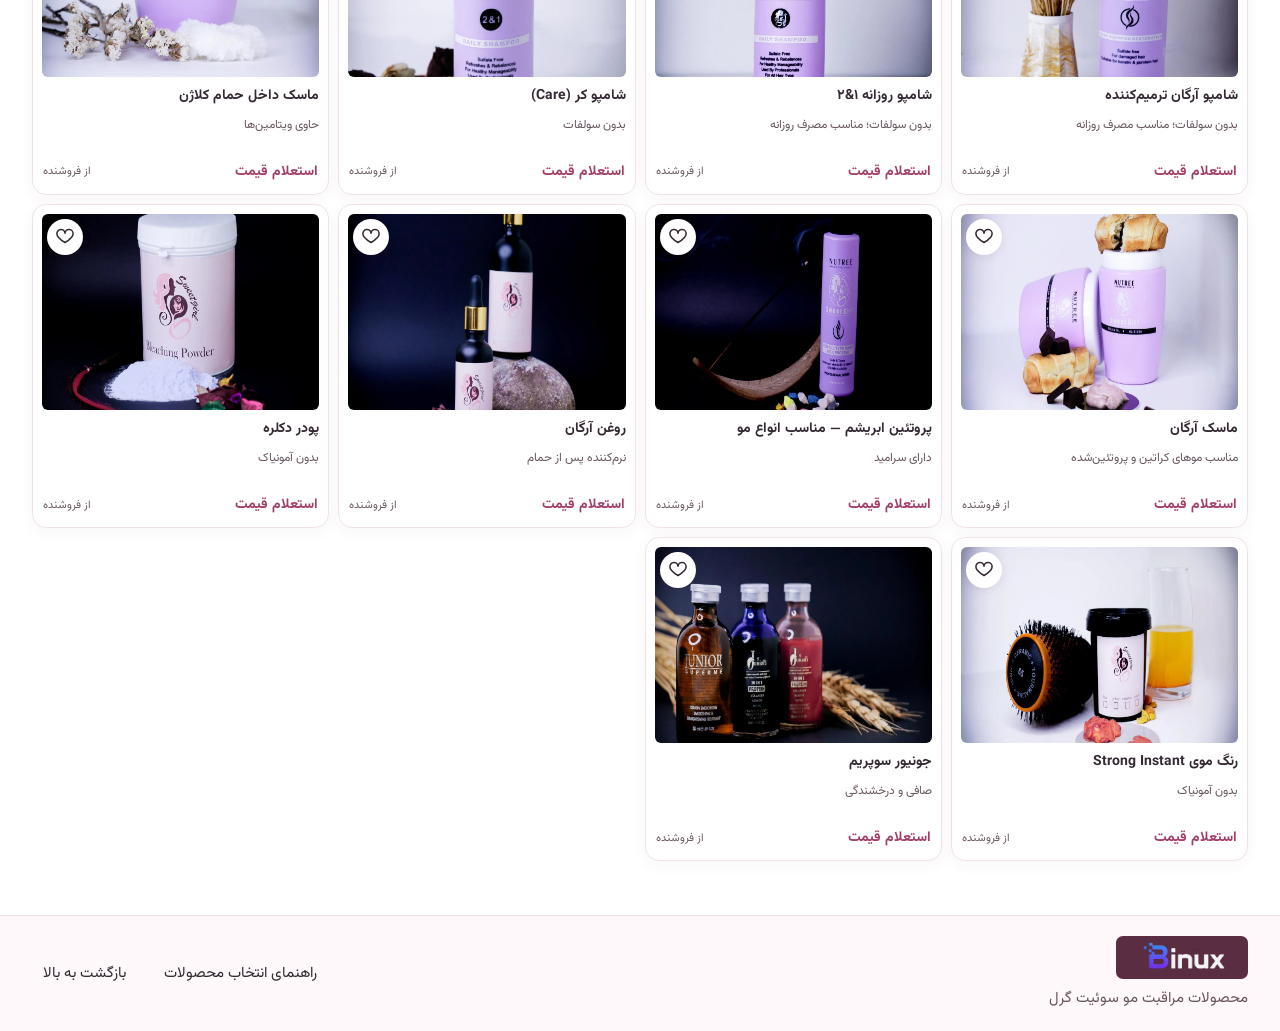
==== commit 3238fb5c: "Remove demo and source disclaimer copy" ====
--- a/public/index.html
+++ b/public/index.html
@@ -1,14 +1,13 @@
 <!doctype html>
-<html lang="fa" dir="rtl"><head><meta charset="utf-8"><meta name="viewport" content="width=device-width,initial-scale=1"><meta name="robots" content="noindex,nofollow"><meta name="theme-color" content="#17255b"><title>محصولات مراقبت مو سوئیت گرل | کاتالوگ دمو</title><link rel="icon" href="assets/binux.png"><link rel="stylesheet" href="shop.css"><link rel="stylesheet" href="brand.css"><script src="shop.js" defer></script></head>
+<html lang="fa" dir="rtl"><head><meta charset="utf-8"><meta name="viewport" content="width=device-width,initial-scale=1"><meta name="robots" content="noindex,nofollow"><meta name="theme-color" content="#17255b"><title>محصولات مراقبت مو سوئیت گرل</title><link rel="icon" href="assets/binux.png"><link rel="stylesheet" href="shop.css"><link rel="stylesheet" href="brand.css"><script src="shop.js" defer></script></head>
 <body><svg class="sprite" xmlns="http://www.w3.org/2000/svg"><defs>
 <symbol id="search" viewBox="0 0 24 24"><circle cx="10.5" cy="10.5" r="6.5"/><path d="m16 16 4 4"/></symbol><symbol id="bag" viewBox="0 0 24 24"><path d="M5 7h14l2 14H3L5 7Zm4 2V6a3 3 0 0 1 6 0v3"/></symbol><symbol id="heart" viewBox="0 0 24 24"><path d="M20.8 8.6c0 4-8.8 9.4-8.8 9.4S3.2 12.6 3.2 8.6A4.4 4.4 0 0 1 12 7.8a4.4 4.4 0 0 1 8.8.8Z"/></symbol><symbol id="menu" viewBox="0 0 24 24"><path d="M4 6h16M4 12h16M4 18h16"/></symbol><symbol id="arrow" viewBox="0 0 24 24"><path d="M20 12H4m7-7-7 7 7 7"/></symbol><symbol id="plus" viewBox="0 0 24 24"><path d="M5 12h14m-7-7v14"/></symbol><symbol id="close" viewBox="0 0 24 24"><path d="m6 6 12 12m0-12L6 18"/></symbol><symbol id="check" viewBox="0 0 24 24"><path d="m5 12 4 4L19 6"/></symbol><symbol id="bolt" viewBox="0 0 24 24"><path d="m13 2-8 12h6l-1 8 9-12h-6l1-8z"/></symbol>
 </defs></svg>
-<div class="announcement"><b>نسخه دمو</b><span>این فروشگاه آزمایشی است؛ پرداخت و ارسال واقعی ندارد.</span></div>
-<header><div class="shell head"><a class="brand" href="./" aria-label="خانه فروشگاه بینوکس"><img src="assets/binux.png" alt="بینوکس"></a><form class="search" id="search-form" role="search"><svg><use href="#search"/></svg><input id="query" type="search" placeholder="جستجو در محصولات مراقبت مو…" aria-label="جستجوی محصولات"></form><div class="actions"><button class="control" data-act="favorites"><svg><use href="#heart"/></svg><span>علاقه‌مندی‌ها</span></button><button class="control cart-control" data-act="cart" aria-label="فهرست انتخاب‌های دمو"><svg><use href="#bag"/></svg><span>فهرست دمو</span><b id="count">۰</b></button></div></div>
-<nav class="shell nav" aria-label="منوی فروشگاه"><details><summary><svg><use href="#menu"/></svg> دسته‌بندی کالاها</summary><div id="menu-items" class="menu-items"></div></details><a href="#offers"><svg><use href="#bolt"/></svg> محصولات منتخب</a><button data-cat="all">همه محصولات</button><button data-act="help">راهنمای خرید دمو</button></nav></header>
-<main><section class="hero" id="hero" aria-label="ویترین محصولات"><div class="shell hero-inner"><div class="hero-copy"><h1 id="hero-title">محصولات مراقبت مو</h1><p id="hero-desc">ویترین محصولات سوئیت گرل؛ اطلاعات و تصاویر بر پایه بروشور ارسالی.</p><button class="primary" id="hero-link" data-cat="all">دیدن محصولات <svg><use href="#arrow"/></svg></button><div class="dots" id="dots" aria-label="اسلایدها"></div></div><img id="hero-image" src="assets/products/keratin-gold.webp" alt="محصولات مراقبت مو سوئیت گرل" fetchpriority="high"></div></section>
+<header><div class="shell head"><a class="brand" href="./" aria-label="خانه فروشگاه بینوکس"><img src="assets/binux.png" alt="بینوکس"></a><form class="search" id="search-form" role="search"><svg><use href="#search"/></svg><input id="query" type="search" placeholder="جستجو در محصولات مراقبت مو…" aria-label="جستجوی محصولات"></form><div class="actions"><button class="control" data-act="favorites"><svg><use href="#heart"/></svg><span>علاقه‌مندی‌ها</span></button><button class="control cart-control" data-act="cart" aria-label="فهرست انتخاب‌ها"><svg><use href="#bag"/></svg><span>فهرست انتخاب‌ها</span><b id="count">۰</b></button></div></div>
+<nav class="shell nav" aria-label="منوی فروشگاه"><details><summary><svg><use href="#menu"/></svg> دسته‌بندی کالاها</summary><div id="menu-items" class="menu-items"></div></details><a href="#offers"><svg><use href="#bolt"/></svg> محصولات منتخب</a><button data-cat="all">همه محصولات</button><button data-act="help">راهنمای انتخاب محصولات</button></nav></header>
+<main><section class="hero" id="hero" aria-label="ویترین محصولات"><div class="shell hero-inner"><div class="hero-copy"><h1 id="hero-title">محصولات مراقبت مو</h1><p id="hero-desc">محصولات مراقبت مو سوئیت گرل را ببینید.</p><button class="primary" id="hero-link" data-cat="all">دیدن محصولات <svg><use href="#arrow"/></svg></button><div class="dots" id="dots" aria-label="اسلایدها"></div></div><img id="hero-image" src="assets/products/keratin-gold.webp" alt="محصولات مراقبت مو سوئیت گرل" fetchpriority="high"></div></section>
 <div class="shell"><section class="categories" aria-labelledby="cat-title"><h2 id="cat-title">دسته‌بندی محصولات</h2><div class="cat-grid" id="categories"></div></section>
 <section class="offers" id="offers" aria-labelledby="offer-title"><div class="offer-heading"><svg><use href="#bolt"/></svg><h2 id="offer-title">منتخب مراقبت مو</h2><button data-cat="all">دیدن همه <svg><use href="#arrow"/></svg></button></div><div class="offer-grid" id="offer-grid"></div></section>
 <section class="catalog" id="catalog" aria-labelledby="catalog-title"><div class="catalog-head"><div><h2 id="catalog-title">همه محصولات</h2><p id="results" role="status"></p></div><label>مرتب‌سازی <select id="sort"><option value="default">پیشنهادی</option><option value="name">بر اساس نام</option></select></label></div><div class="filters" id="filters"></div><div class="product-grid" id="products"></div></section></div></main>
-<footer><div class="shell footer"><div><img src="assets/binux.png" alt="بینوکس"><p>کاتالوگ نمایشی محصولات سوئیت گرل بر اساس بروشور ارسالی.</p></div><button class="control" data-act="help">پرسش‌های متداول</button><a href="#" class="control">بازگشت به بالا</a></div><div class="footer-end">قیمت‌ها در بروشور درج نشده‌اند؛ مشخصات تبلیغاتی از سند ارسالی بازنویسی شده و راستی‌آزمایی نشده‌اند.</div></footer>
+<footer><div class="shell footer"><div><img src="assets/binux.png" alt="بینوکس"><p>محصولات مراقبت مو سوئیت گرل</p></div><button class="control" data-act="help">راهنمای انتخاب محصولات</button><a href="#" class="control">بازگشت به بالا</a></div></footer>
 <dialog id="panel" aria-labelledby="panel-title"><div class="panel-head"><h2 id="panel-title"></h2><button class="icon" data-act="close" aria-label="بستن"><svg><use href="#close"/></svg></button></div><div id="panel-body"></div></dialog><div class="toast" id="toast" role="status" aria-live="polite"></div><noscript>برای استفاده از سبد خرید و فیلترها، جاوااسکریپت را فعال کنید.</noscript></body></html>
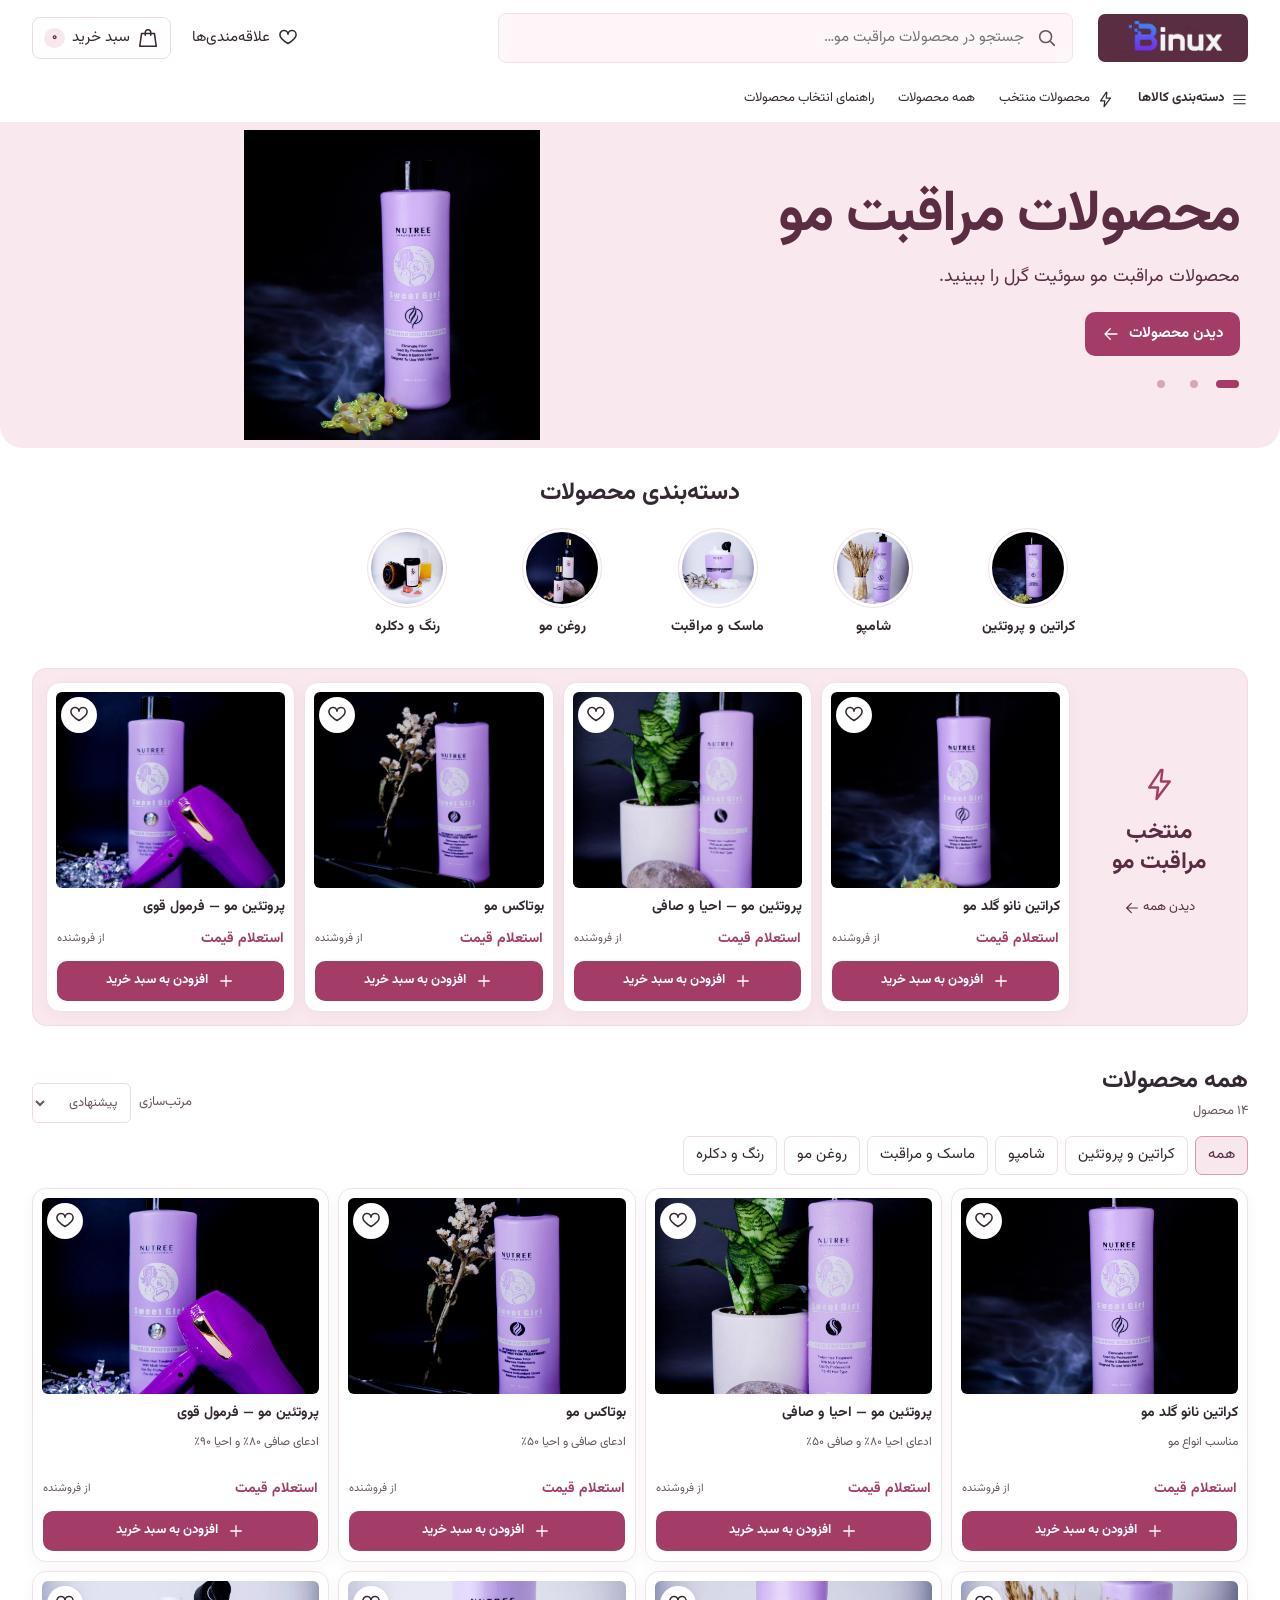
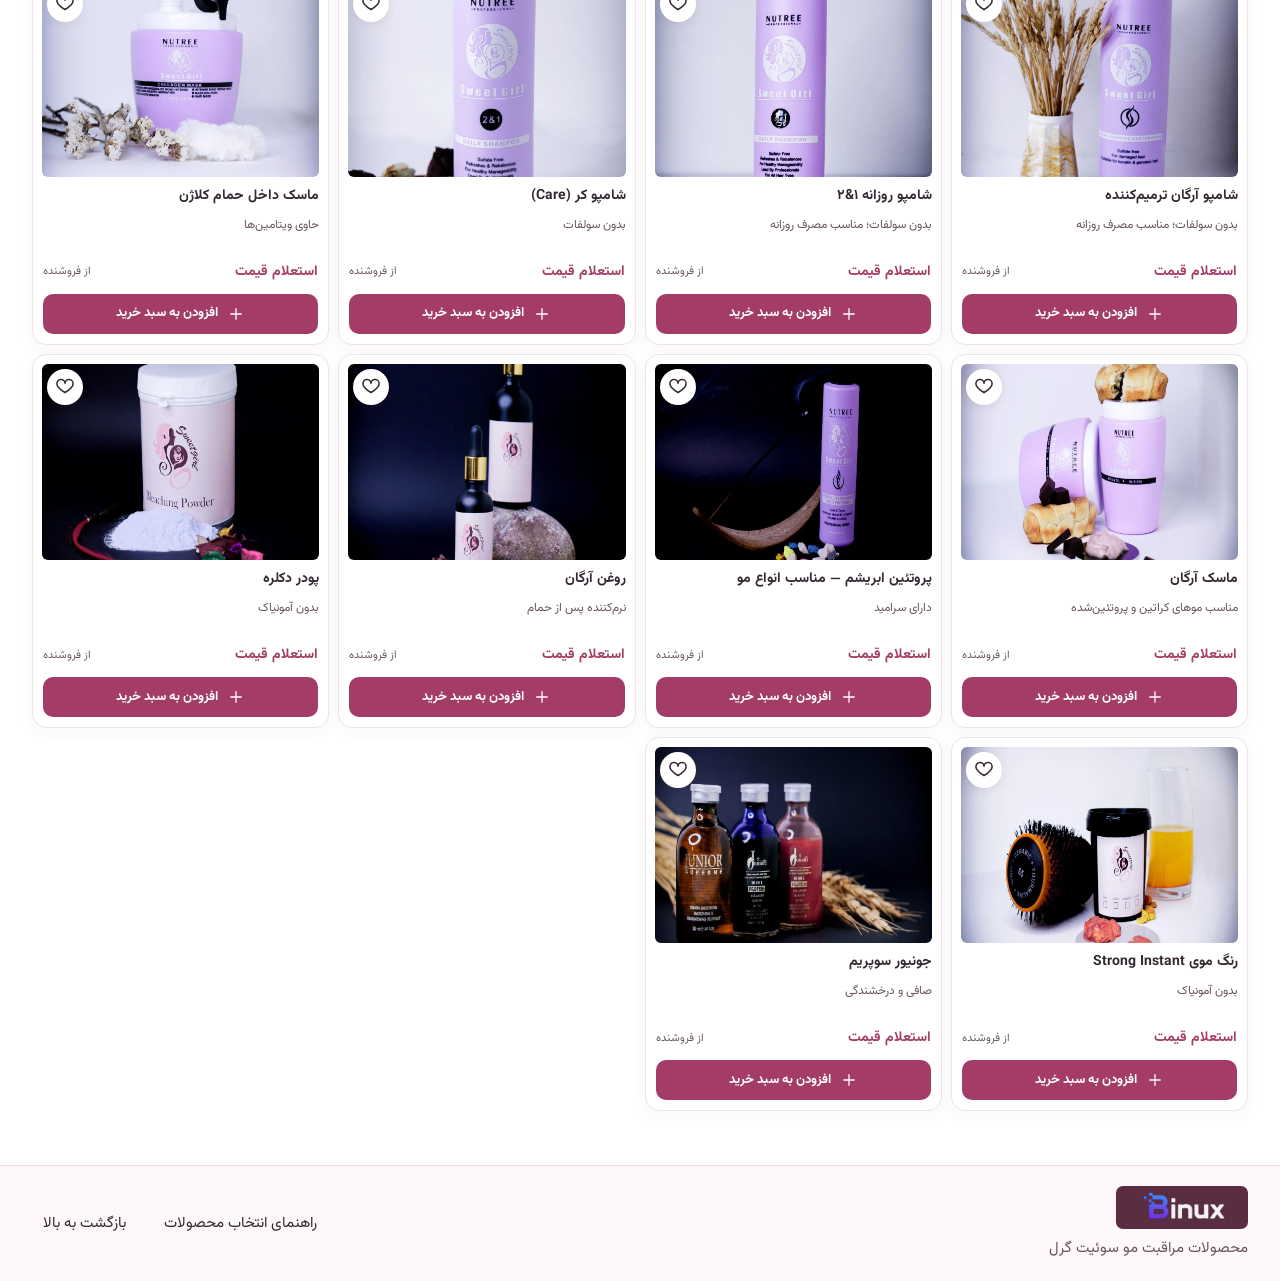
==== commit 18967c54: "Add local shopping cart flow (#4)" ====
--- a/public/index.html
+++ b/public/index.html
@@ -3,7 +3,7 @@
 <body><svg class="sprite" xmlns="http://www.w3.org/2000/svg"><defs>
 <symbol id="search" viewBox="0 0 24 24"><circle cx="10.5" cy="10.5" r="6.5"/><path d="m16 16 4 4"/></symbol><symbol id="bag" viewBox="0 0 24 24"><path d="M5 7h14l2 14H3L5 7Zm4 2V6a3 3 0 0 1 6 0v3"/></symbol><symbol id="heart" viewBox="0 0 24 24"><path d="M20.8 8.6c0 4-8.8 9.4-8.8 9.4S3.2 12.6 3.2 8.6A4.4 4.4 0 0 1 12 7.8a4.4 4.4 0 0 1 8.8.8Z"/></symbol><symbol id="menu" viewBox="0 0 24 24"><path d="M4 6h16M4 12h16M4 18h16"/></symbol><symbol id="arrow" viewBox="0 0 24 24"><path d="M20 12H4m7-7-7 7 7 7"/></symbol><symbol id="plus" viewBox="0 0 24 24"><path d="M5 12h14m-7-7v14"/></symbol><symbol id="close" viewBox="0 0 24 24"><path d="m6 6 12 12m0-12L6 18"/></symbol><symbol id="check" viewBox="0 0 24 24"><path d="m5 12 4 4L19 6"/></symbol><symbol id="bolt" viewBox="0 0 24 24"><path d="m13 2-8 12h6l-1 8 9-12h-6l1-8z"/></symbol>
 </defs></svg>
-<header><div class="shell head"><a class="brand" href="./" aria-label="خانه فروشگاه بینوکس"><img src="assets/binux.png" alt="بینوکس"></a><form class="search" id="search-form" role="search"><svg><use href="#search"/></svg><input id="query" type="search" placeholder="جستجو در محصولات مراقبت مو…" aria-label="جستجوی محصولات"></form><div class="actions"><button class="control" data-act="favorites"><svg><use href="#heart"/></svg><span>علاقه‌مندی‌ها</span></button><button class="control cart-control" data-act="cart" aria-label="فهرست انتخاب‌ها"><svg><use href="#bag"/></svg><span>فهرست انتخاب‌ها</span><b id="count">۰</b></button></div></div>
+<header><div class="shell head"><a class="brand" href="./" aria-label="خانه فروشگاه بینوکس"><img src="assets/binux.png" alt="بینوکس"></a><form class="search" id="search-form" role="search"><svg><use href="#search"/></svg><input id="query" type="search" placeholder="جستجو در محصولات مراقبت مو…" aria-label="جستجوی محصولات"></form><div class="actions"><button class="control" data-act="favorites"><svg><use href="#heart"/></svg><span>علاقه‌مندی‌ها</span></button><button class="control cart-control" id="cart-button" data-act="cart" aria-haspopup="dialog" aria-controls="panel" aria-label="سبد خرید"><svg><use href="#bag"/></svg><span>سبد خرید</span><b id="count" aria-live="polite" aria-atomic="true">۰</b></button></div></div>
 <nav class="shell nav" aria-label="منوی فروشگاه"><details><summary><svg><use href="#menu"/></svg> دسته‌بندی کالاها</summary><div id="menu-items" class="menu-items"></div></details><a href="#offers"><svg><use href="#bolt"/></svg> محصولات منتخب</a><button data-cat="all">همه محصولات</button><button data-act="help">راهنمای انتخاب محصولات</button></nav></header>
 <main><section class="hero" id="hero" aria-label="ویترین محصولات"><div class="shell hero-inner"><div class="hero-copy"><h1 id="hero-title">محصولات مراقبت مو</h1><p id="hero-desc">محصولات مراقبت مو سوئیت گرل را ببینید.</p><button class="primary" id="hero-link" data-cat="all">دیدن محصولات <svg><use href="#arrow"/></svg></button><div class="dots" id="dots" aria-label="اسلایدها"></div></div><img id="hero-image" src="assets/products/keratin-gold.webp" alt="محصولات مراقبت مو سوئیت گرل" fetchpriority="high"></div></section>
 <div class="shell"><section class="categories" aria-labelledby="cat-title"><h2 id="cat-title">دسته‌بندی محصولات</h2><div class="cat-grid" id="categories"></div></section>
--- a/public/shop.css
+++ b/public/shop.css
@@ -5,3 +5,4 @@
 #panel{width:min(94%,540px);max-height:89vh;overscroll-behavior:contain;border:1px solid var(--line);border-radius:13px;color:var(--ink);padding:0;box-shadow:0 16px 65px #10182024}#panel::backdrop{background:#131c40a0}body:has(#panel[open]){overflow:hidden}.panel-head{display:flex;justify-content:space-between;align-items:center;gap:10px;border-bottom:1px solid var(--line);padding:12px 18px}.panel-head h2{font-size:20px}#panel-body{padding:18px}.detail{display:grid;grid-template-columns:.85fr 1fr;gap:15px}.detail img{width:100%;height:210px;object-fit:cover;border-radius:8px}.detail p{color:var(--muted);margin:5px 0 10px}.detail label{display:block;margin-block:10px}.detail select{display:block;width:100%;background:white;border:1px solid var(--line);padding:6px;border-radius:6px}.notice{padding:10px 12px;background:var(--soft);color:var(--navy);border-radius:8px;margin-block:10px}.line-item{display:grid;grid-template-columns:62px 1fr;gap:10px;padding:8px 0;border-bottom:1px solid var(--line)}.line-item img{width:62px;height:68px;object-fit:cover;border-radius:7px}.line-item small{color:var(--muted)}.qty{display:flex;align-items:center;gap:9px}.qty button{min-width:36px;min-height:36px;color:var(--accent);font-weight:700}.total{display:flex;justify-content:space-between;gap:10px;padding:15px 0;border-top:1px solid var(--line);margin-top:12px}.row-actions{display:flex;flex-wrap:wrap;gap:8px}.toast{position:fixed;z-index:5;inset:auto 15px 16px auto;max-width:calc(100% - 30px);background:var(--navy);color:white;padding:9px 17px;border-radius:8px;box-shadow:0 6px 20px #10182018;pointer-events:none}.toast:empty{display:none}#panel-body details{padding:10px 0;border-bottom:1px solid var(--line)}
 @media(max-width:860px){.shell{padding-inline:20px}.head{gap:13px}.actions span{display:none}.product-grid{grid-template-columns:repeat(3,minmax(0,1fr))}.offers{grid-template-columns:115px 1fr}.offer-grid{display:flex;overflow:auto;scroll-snap-type:x mandatory}.offer-grid .product{width:155px;flex:none;scroll-snap-align:start}.offer-grid .product img{height:112px}}
 @media(max-width:580px){.shell{padding-inline:13px}.announcement{font-size:11px;gap:6px}.head{min-height:auto;padding-block:11px;flex-wrap:wrap;gap:10px}.brand img{width:101px}.actions{order:1}.search{order:2;width:100%}.search input{padding-block:8px;font-size:14px}.nav{gap:14px;min-height:39px;font-size:11px;flex-wrap:wrap;padding-bottom:6px}.nav svg{width:13px;height:13px}.nav a,.nav summary{gap:4px}.hero-inner{grid-template-columns:1fr 1fr;padding:0;min-height:218px}.hero-copy{padding:16px 13px 9px 6px}.hero h1{font-size:27px}.hero p{font-size:12px;line-height:1.5;margin:8px 0 12px}.hero img{height:100%;min-height:218px;object-position:46% center}.hero .primary{font-size:12px;padding:6px 8px;min-height:40px}.hero .primary svg{width:14px}.dots{margin-top:7px}.cat-grid{grid-template-columns:repeat(3,1fr);row-gap:13px}.cat-item img{width:57px;height:57px}.categories h2,.catalog h2{font-size:20px}.offers{grid-template-columns:1fr;gap:4px;padding:9px}.offer-heading{display:flex;align-items:center;justify-content:space-between;gap:7px;padding:0 4px}.offer-heading>svg{width:22px;height:22px}.offer-heading h2{font-size:18px;margin:0;margin-inline-end:auto}.offer-grid .product{width:142px}.catalog{padding-block:24px 36px}.product-grid{grid-template-columns:repeat(2,minmax(0,1fr));gap:7px}.product img{height:127px}.catalog-head label{font-size:0}.catalog select{font-size:12px}.footer{flex-wrap:wrap;padding-block:15px;gap:6px}.footer div{width:100%}.footer p{font-size:13px}.detail{grid-template-columns:1fr}.detail img{height:175px}}@media(prefers-reduced-motion:reduce){*,*::before,*::after{animation:none!important;scroll-behavior:auto!important}}\n.cat-grid{grid-template-columns:repeat(5,minmax(0,1fr));max-width:900px}.cat-item img{width:72px;height:72px;object-fit:cover}.product-main{gap:8px}.product img{height:196px;object-fit:cover;background:#f6f3f7}.product-note{display:block;color:var(--muted);font-size:12px;line-height:1.5;min-height:36px}.prices{justify-content:space-between;gap:8px}.prices .price{color:var(--accent);font-weight:700}.price-hint{font-size:11px;color:var(--muted)}.detail{grid-template-columns:minmax(0,1fr) 1fr;align-items:start}.detail-gallery{display:grid;grid-template-columns:repeat(auto-fit,minmax(90px,1fr));gap:8px}.detail-gallery img{width:100%;height:auto;aspect-ratio:1/1;object-fit:contain;background:#f6f3f7;border-radius:8px}.spec-list{margin:10px 0;padding-inline-start:20px;color:var(--ink)}.spec-list li{margin-block:5px}.source-note{font-size:12px;color:var(--muted);margin-block:8px}.offers .product-note{display:none}@media(max-width:580px){.detail{grid-template-columns:1fr}.detail-gallery{grid-template-columns:repeat(auto-fit,minmax(76px,1fr))}.product img{height:155px}.cat-grid{grid-template-columns:repeat(3,minmax(0,1fr))}}\n.hero-inner{padding-block:8px}.hero img{object-fit:contain;object-position:center;background:#e6e9fc}@media(max-width:580px){.hero-inner{padding-block:6px}}.hero{padding:8px}@media(max-width:580px){.hero{padding:6px}}\n/* Soft rose refresh */\nbody{background:#fffdfd}::selection{color:var(--navy);background:#f5ccd9}:focus-visible{outline-color:#b74872}.announcement b{background:#f9e3eb}.search{background:#fff6f9;border:1px solid #f3e3e9}.hero{background:#f9e8ee;border-radius:0 0 22px 22px}.hero img{background:#f9e8ee}.dots button::after{background:#d5a7b8}.dots [aria-pressed=true]::after{background:var(--accent)}.offers{background:#f9e8ee;color:var(--navy);border:1px solid #f0dce4}.offer-heading>svg{color:var(--accent)}.offer-heading button{color:var(--navy)}.cat-item:hover img,.cat-item[aria-pressed=true] img{outline-color:var(--accent)}.product{border-radius:14px;border-color:#f0e3e8;box-shadow:0 4px 16px #74374b0b}.product img{background:#fff7fa}.favorite{box-shadow:0 2px 8px #5b2d4318}.favorite[aria-pressed=true] svg{fill:#f3c7d6}.chip:hover,.chip[aria-pressed=true]{border-color:#d99ab2;color:var(--navy)}.discount{background:#fbe8ef;color:#7e294b}.catalog select,.cart-control{border-color:#eddae2}.control:hover,.icon:hover,.menu-items button:hover{background:#fbeaf0}.menu-items{background:#fffdfd}.primary{border-radius:10px}.primary:hover:not(:disabled){background:#702e4d}.cat-item img{outline-color:#f0dfe6}.panel-head{background:#fff8fa}#panel{box-shadow:0 16px 65px #5b2d4324}#panel::backdrop{background:#37202b80}.notice{background:#fbedf2;color:#5b2d43}.toast{background:var(--navy);box-shadow:0 6px 20px #5b2d4328}@media(max-width:580px){.hero{border-radius:0 0 16px 16px}}
+.card-action{padding:0 10px 10px}.card-add{width:100%;min-height:40px;padding:7px 8px;font-size:13px}.card-qty,.detail-qty,.cart-qty{display:flex;align-items:center;justify-content:space-between;gap:8px;border:1px solid var(--line);border-radius:9px;padding:2px 5px}.card-qty{max-width:175px;margin-inline-start:auto}.card-qty button,.detail-qty button,.cart-qty button{width:34px;height:34px;border-radius:7px;color:var(--accent);font-size:20px;font-weight:700}.card-qty button:hover,.detail-qty button:hover,.cart-qty button:hover{background:var(--soft)}.card-qty output,.detail-qty output,.cart-qty output{min-width:24px;text-align:center;font-weight:700;font-variant-numeric:tabular-nums}.detail-cart-action{margin-top:15px}.detail-qty{width:180px}.cart-dialog#panel{width:min(96vw,1050px);max-height:92dvh;border-radius:16px}.cart-dialog #panel-body{padding:18px}.cart-layout{display:grid;grid-template-columns:minmax(0,1fr) 280px;gap:18px;align-items:start}.cart-heading{display:flex;justify-content:space-between;gap:12px;padding:2px 4px 12px;color:var(--muted);font-size:13px}.cart-heading b{color:var(--ink)}.cart-item{display:grid;grid-template-columns:minmax(140px,1fr) minmax(180px,.85fr);gap:15px;align-items:center;padding:14px 8px;border-top:1px solid var(--line)}.cart-product{display:flex;align-items:center;gap:13px;text-align:start;font-weight:700}.cart-product img{width:82px;height:82px;object-fit:cover;border-radius:8px;background:var(--paper)}.cart-line-controls{display:flex;align-items:center;justify-content:space-between;gap:8px}.cart-qty{width:132px}.cart-qty button{width:30px;height:32px}.remove-item,.clear-cart{color:var(--accent);padding:7px 10px;border-radius:7px}.remove-item:hover,.clear-cart:hover{background:var(--soft)}.cart-summary{position:sticky;top:0;padding:16px;border:1px solid var(--line);border-radius:12px;background:var(--paper)}.cart-summary h3{font-size:17px;margin-bottom:12px}.summary-row{display:flex;justify-content:space-between;gap:10px;padding:9px 0;border-top:1px solid var(--line);font-size:13px}.summary-row b{text-align:end}.continue-shopping{width:100%;margin-top:12px}.clear-cart{display:block;width:100%;margin-top:7px}.cart-empty{padding:32px 10px}.cart-empty .primary{margin-top:16px}@media(max-width:700px){.cart-dialog#panel{width:100vw;max-width:none;height:100dvh;max-height:100dvh;margin:0;border-radius:0}.cart-dialog #panel-body{padding:12px}.cart-layout{grid-template-columns:1fr;gap:12px}.cart-item{grid-template-columns:minmax(0,1fr);gap:8px;padding:12px 4px}.cart-product img{width:68px;height:68px}.cart-summary{position:static;padding:12px}.cart-summary h3{margin-bottom:6px}.summary-row{padding:6px 0}.continue-shopping{min-height:40px;margin-top:8px}.clear-cart{margin-top:2px}}
